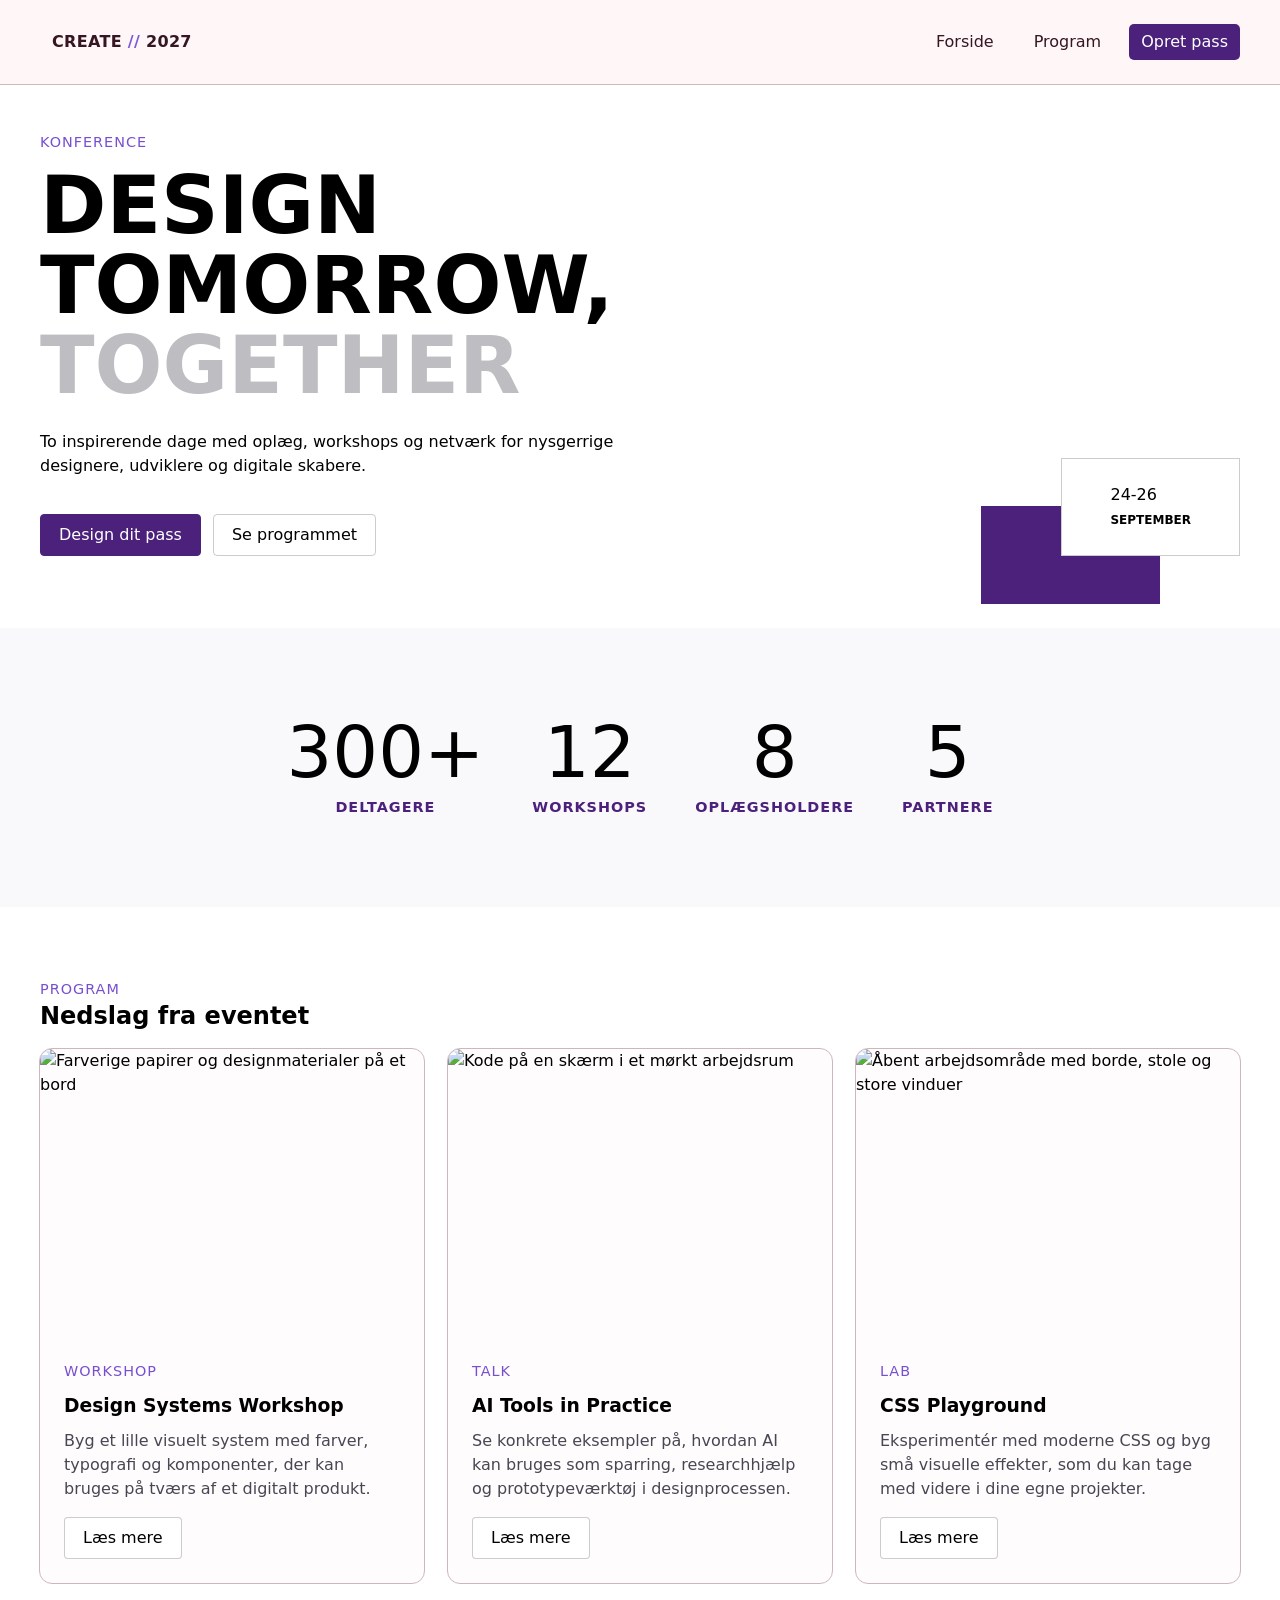
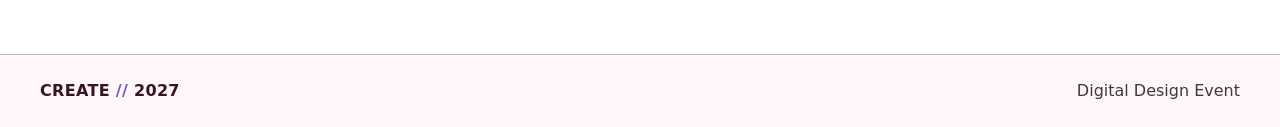
==== index.html @ 3e0862e8 "Refactor header structure across multiple HTML files; enhance layout and styling for improved consis" ====
<!DOCTYPE html>
<html lang="da">

<head>
  <meta charset="UTF-8">
  <meta name="viewport" content="width=device-width, initial-scale=1.0">
  <title>Design Tomorrow 2027</title>
  <link rel="stylesheet" href="./starter.css">
  <link rel="stylesheet" href="./style.css">
</head>

<body>
  <header class="site-header">
    <div class="header-content">
      <a class="site-logo" href="./" aria-label="Create 2027">
        <span>Create</span>
        <span class="logo-slash">//</span>
        <span>2027</span>
      </a>
      <nav class="site-nav">
        <button command="toggle-popover" commandfor="menu">Menu</button>
        <ul class="menu" id="menu" popover>
          <li><a href="./">Forside</a></li>
          <li><a href="./svg.html">Program</a></li>
          <li><a href="./form.html" data-variant="filled">Opret pass</a></li>
        </ul>
      </nav>
    </div>
  </header>
  <main>
    <section class="hero">
      <div class="hero-content">
        <div class="content">
          <p class="eyebrow">
            Konference
          </p>
          <h1>
            Design
            <br>
            tomorrow,
            <br>
            <span>together</span>
          </h1>
          <p>
            To inspirerende dage med oplæg, workshops og netværk for nysgerrige
            designere, udviklere og digitale skabere.
          </p>
          <div class="ctas">
            <a href="./form.html" class="btn" data-variant="primary">Design dit pass</a>
            <a href="./svg.html" class="btn">Se programmet</a>
          </div>
        </div>
        <div class="visuals">
          <div class="info">
            <div class="date">
              <p>
                24-26
                <br>
                <span>SEPTEMBER</span>
              </p>
            </div>
          </div>
          <img
            src="https://images.unsplash.com/photo-1560298803-1d998f6b5249?q=80&w=1170&auto=format&fit=crop&ixlib=rb-4.1.0&ixid=M3wxMjA3fDB8MHxwaG90by1wYWdlfHx8fGVufDB8fHx8fA%3D%3D"
            alt="">
        </div>
      </div>
    </section>

    <section class="stats">
      <h2 class="visually-hidden">Eventet i tal</h2>

      <dl>
        <div>
          <dt>Deltagere</dt>
          <dd>300+</dd>
        </div>
        <div>
          <dt>Workshops</dt>
          <dd>12</dd>
        </div>
        <div>
          <dt>Oplægsholdere</dt>
          <dd>8</dd>
        </div>
        <div>
          <dt>Partnere</dt>
          <dd>5</dd>
        </div>
      </dl>
    </section>

    <section class="program-teasers">
      <header>
        <p class="eyebrow">Program</p>
        <h2>Nedslag fra eventet</h2>
      </header>
      <div class="articles">
        <article class="card">
          <img src="https://images.unsplash.com/photo-1518005020951-eccb494ad742?q=80&w=900&auto=format&fit=crop"
            alt="Farverige papirer og designmaterialer på et bord">
          <div class="card-content">
            <p class="eyebrow">Workshop</p>
            <h3>Design Systems Workshop</h3>
            <p>
              Byg et lille visuelt system med farver, typografi og komponenter,
              der kan bruges på tværs af et digitalt produkt.
            </p>
            <button class="btn" command="show-modal" commandfor="popover-1">
              Læs mere
            </button>
          </div>

          <dialog id="popover-1" closedby="any">
            <div class="dialog-content">
              <img src="https://images.unsplash.com/photo-1542744173-8e7e53415bb0?q=80&w=1200&auto=format&fit=crop"
                alt="Deltagere omkring et bord med noter og laptops">
              <p class="eyebrow">Workshop</p>
              <h2>Design Systems Workshop</h2>
              <p>
                Vi arbejder med små beslutninger, der gør store interfaces nemmere
                at bygge: farver, afstande, knapper og genbrugelige mønstre.
              </p>
              <form method="dialog">
                <button class="btn" type="submit">Luk</button>
              </form>
            </div>
          </dialog>
        </article>

        <article class="card">
          <img src="https://images.unsplash.com/photo-1515879218367-8466d910aaa4?q=80&w=900&auto=format&fit=crop"
            alt="Kode på en skærm i et mørkt arbejdsrum">
          <div class="card-content">
            <p class="eyebrow">Talk</p>
            <h3>AI Tools in Practice</h3>
            <p>
              Se konkrete eksempler på, hvordan AI kan bruges som sparring,
              researchhjælp og prototypeværktøj i designprocessen.
            </p>
            <button class="btn" command="show-modal" commandfor="popover-2">
              Læs mere
            </button>
          </div>

          <dialog id="popover-2" closedby="any">
            <div class="dialog-content">
              <img src="https://images.unsplash.com/photo-1550751827-4bd374c3f58b?q=80&w=1200&auto=format&fit=crop"
                alt="Laptop med kode og tekniske visualiseringer">
              <p class="eyebrow">Talk</p>
              <h2>AI Tools in Practice</h2>
              <p>
                Oplægget viser, hvor AI giver mening i en kreativ proces, og
                hvor det stadig kræver menneskelige valg, kritik og retning.
              </p>
              <form method="dialog">
                <button class="btn" type="submit">Luk</button>
              </form>
            </div>
          </dialog>
        </article>

        <article class="card">
          <img src="https://images.unsplash.com/photo-1497366754035-f200968a6e72?q=80&w=900&auto=format&fit=crop"
            alt="Åbent arbejdsområde med borde, stole og store vinduer">
          <div class="card-content">
            <p class="eyebrow">Lab</p>
            <h3>CSS Playground</h3>
            <p>
              Eksperimentér med moderne CSS og byg små visuelle effekter, som
              du kan tage med videre i dine egne projekter.
            </p>
            <button class="btn" command="show-modal" commandfor="popover-3">
              Læs mere
            </button>
          </div>

          <dialog id="popover-3" closedby="any">
            <div class="dialog-content">
              <img src="https://images.unsplash.com/photo-1498050108023-c5249f4df085?q=80&w=1200&auto=format&fit=crop"
                alt="Computer med kode, notesbog og kaffe på et skrivebord">
              <p class="eyebrow">Lab</p>
              <h2>CSS Playground</h2>
              <p>
                Her prøver du teknikkerne selv: layout, animation, states og små
                detaljer, der får et interface til at føles færdigt.
              </p>
              <form method="dialog">
                <button class="btn" type="submit">Luk</button>
              </form>
            </div>
          </dialog>
        </article>
      </div>
    </section>
  </main>
  <footer class="site-footer">
    <p class="footer-logo">Create <span>//</span> 2027</p>
    <p>Digital Design Event</p>
  </footer>
  <script src="./script.js"></script>
</body>

</html>
---- starter.css ----
@view-transition {
  navigation: auto;
}

html {
  interpolate-size: allow-keywords;
  font-family: system-ui, sans-serif;
  line-height: 1.5;
  -webkit-font-smoothing: antialiased;
}

h1,
h2 {
  line-height: 1.25;
}

p,
li {
  text-wrap: pretty;
}

img,
svg {
  display: block;
  width: 100%;
  height: auto;
}

label {
  display: block;
}

input,
button,
textarea,
select {
  font: inherit;
  color: inherit;
  background-color: transparent;
  font-size: max(1em, 16px);
  padding: 0;
  margin: 0;
}

input:where([type="checkbox"], [type="radio"]) {
  width: 1em;
  height: 1em;
}

textarea {
  resize: none;
  min-height: 4lh;
}

legend {
  padding: 0;
}

select,
::picker(select) {
  appearance: base-select;
}

dialog {
  overscroll-behavior: none;

  &::backdrop {
    overflow: hidden;
    overscroll-behavior: contain;
  }
}

.visually-hidden {
  position: absolute;
  width: 1px;
  height: 1px;
  overflow: hidden;
  white-space: nowrap;
  clip-path: inset(100%);
}
---- style.css ----
/* Fonts og variabler */
@import url("https://fonts.googleapis.com/css2?family=Caveat:wght@600&display=swap");

html {
  --arrow-down: url("data:image/svg+xml,%3Csvg xmlns='http://www.w3.org/2000/svg' width='1em' height='1em' viewBox='0 0 24 24'%3E%3C!-- Icon from Solar by 480 Design - https://creativecommons.org/licenses/by/4.0/ --%3E%3Cpath fill='none' stroke='currentColor' stroke-linecap='round' stroke-linejoin='round' stroke-width='3' d='m19 9l-7 6l-7-6'/%3E%3C/svg%3E");
  --red: red;
  --lime: #caff1a;
  --orange: #ff8b45;
  --pink: #e85dad;
  --purple: #7d5bd6;
  --blue: #365dd8;
  --teal: #65bdb2;
}

[data-color="red"] {
  --accent-color: var(--red);
}

[data-color="lime"] {
  --accent-color: var(--lime);
}

[data-color="orange"] {
  --accent-color: var(--orange);
}

[data-color="pink"] {
  --accent-color: var(--pink);
}

[data-color="purple"] {
  --accent-color: var(--purple);
}

[data-color="blue"] {
  --accent-color: var(--blue);
}

[data-color="teal"] {
  --accent-color: var(--teal);
}

[data-style="editorial"] .pass-profile {
  font-family: Georgia, serif;
  font-weight: 500;
  text-transform: none;
}

[data-style="playful"] .pass-profile {
  font-family: "Caveat", cursive;
  font-size: 3.5rem;
  text-transform: none;
}

[data-style="tech"] .pass-profile {
  font-family: ui-monospace, "SFMono-Regular", Consolas, monospace;
  font-size: 2.75rem;
}

/* Global layout */
html {
  line-height: 1.5;
  font-family: system-ui;
  -webkit-font-smoothing: antialiased;
}

body {
  margin: unset;
  min-height: 100svh;
  display: grid;
  /*row-gap: 2rlh;*/
  /*padding-block: 2rlh;*/
  grid: auto 1fr auto / minmax(1rlh, 1fr) minmax(0, 1200px) minmax(1rlh, 1fr);

  > * {
    grid-column: 2;
  }
}

h1,
h2,
h3,
p {
  margin: 0;
}

h1 {
  text-transform: uppercase;
  font-size: 2.5rem;
  line-height: 1;
  text-box: cap alphabetic;
  font-weight: 550;
  font-family: system-ui;
  font-variation-settings: "wdth" 50;
}

.eyebrow {
  display: flex;
  align-items: center;
  gap: 0.5ch;
  font-weight: 500;
  text-transform: uppercase;
  font-size: 0.9rem;
  letter-spacing: 1px;
  color: #784fcf;
}

.btn {
  display: inline-block;
  padding: 0.35rlh 0.75rlh;
  border: 1px solid #0003;
  border-radius: 4px;
  text-decoration: none;
  color: inherit;
  background: transparent;
  font: inherit;
  cursor: pointer;
}

button.btn,
.pass-actions .btn {
  background: #fff;
}

.btn[data-variant="primary"] {
  background: #4b217c;
  color: #fff;
  border-color: #4b217c;
}

.btn:focus-visible,
.copy-link-button:focus-visible {
  outline: 2px solid #784fcf;
  outline-offset: 2px;
}

.site-header,
.site-footer {
  grid-column: 1 / -1;
  background: oklch(0.98 0.01 0);
  outline: 1px solid oklch(0.8 0.03 0);
}

.site-footer {
  padding: 1rlh max(1rlh, 50% - 1200px / 2);
  display: flex;
  flex-wrap: wrap;
  justify-content: space-between;
  gap: 0.5rlh 1rlh;
  color: oklch(0.35 0.02 300);
}

.site-logo,
.footer-logo {
  font-weight: 900;
  text-transform: uppercase;
  letter-spacing: 0.02em;
}

.site-logo {
  display: inline-flex;
  align-items: center;
  gap: 0.35ch;
}

.logo-slash,
.footer-logo span,
.pass-brand span {
  color: #784fcf;
}

.footer-logo {
  color: oklch(0.25 0.05 0);
}

main {
  display: grid;
  grid-template-columns: inherit;
  /* row-gap: 1rlh; */
  grid-column: 1 / -1;
  align-content: start;

  > * {
    grid-column: 2;
  }
}

main > section {
  padding-block: 3rlh;
}

.card,
.panel {
  padding: 1lh;
  background: #fefcfc;

  h2 {
    margin-bottom: 0.5rlh;
  }

  p:not(.eyebrow) {
    color: oklch(0.4 0.025 300);
  }
}

svg {
  display: block;
}

img {
  inline-size: 100%;
  block-size: auto;
  display: block;
}

.page-intro {
  max-inline-size: 60ch;
  color: oklch(0.4 0.025 300);
}

.error-page {
  gap: 0.75rlh;
  max-inline-size: 60ch;
  align-content: start;
}

.error-page .btn {
  justify-self: start;
}

/* Header og navigation */
[popover] {
  background: transparent;
  border: none;
  margin: revert;
  inset: revert;
}

.site-header {
  position: sticky;
  top: 0;
  inset-inline: 0;
  display: grid;
  grid-template-columns: inherit;
  padding-block: 1rlh;
  z-index: 100;

  .header-content {
    grid-column: 2;
    display: flex;
    justify-content: space-between;
    align-items: center;
    gap: 1em;
  }

  .menu {
    padding: 0;
    margin: 0;
    list-style-type: "";
    position-area: bottom span-left;

    &:popover-open {
      display: grid;
      align-content: start;
      gap: 0.5lh;
      min-width: 200px;
      background: #fefcfc;
      border-radius: 12px;
      outline: 1px solid oklch(0.8 0.03 0);
      overflow: clip;
      box-shadow:
        0px 0.5px 0.6px hsl(0 0% 0% / 0.06),
        0px 1.8px 2.3px -0.5px hsl(0 0% 0% / 0.07),
        0px 4.2px 5.3px -1.1px hsl(0 0% 0% / 0.09),
        0px 9.7px 12.1px -1.6px hsl(0 0% 0% / 0.1);
      border-radius: 0.5lh 0 0.5lh 0.5lh;
      corner-shape: squircle;
      padding-block: 0.5rlh;

      li:nth-child(even) {
        background: oklch(0.98 0.01 0);
      }

      a {
        display: block;
        padding: 0.5rlh 1rlh;
        color: oklch(0.27 0.05 273);
        &[data-variant="filled"] {
          color: #fff;
        }
      }
    }
  }

  a {
    color: oklch(0.25 0.05 0);
    text-decoration: none;
    padding: 0.25rlh 0.5rlh;
    display: inline-block;
    &[data-variant="filled"] {
      background: #4b217c;
      color: #fff;
      border-radius: 5px;
    }
  }
}

.site-nav {
  button {
    background: #fff;
    border: 1px solid oklch(0.8 0.03 0);
  }

  @media (width > 600px) {
    .menu {
      display: flex;
      gap: 1em;
      margin: unset;
      position: unset;
    }

    button {
      display: none;
    }
  }
}

/* Forside */
.hero {
  background: transparent;
  box-shadow: none;
  outline: none;
  grid-column: 1 / -1;
  display: grid;
  grid-template-columns: inherit;
  /* padding-inline: max(1rlh, 50% - 75rem / 2); */
  padding-block: 0 3rlh;

  .hero-content {
    grid-column: 2;
    display: grid;
    gap: 1.5rlh;
    @media (width > 500px) {
      grid-template-columns: 1.25fr 2fr;
    }
  }

  .content {
    margin-top: 2rlh;
    text-wrap: balance;
  }

  h1 {
    text-transform: uppercase;
    font-size: 5rem;
    line-height: 1;
    text-box: cap alphabetic;
    font-weight: 550;
    font-family: system-ui;
    font-variation-settings: "wdth" 50;
    margin-block: 0.5rlh 1rlh;

    span {
      color: oklch(0.8 0.0075 300.22);
    }
  }

  .visuals {
    position: relative;
    display: grid;

    > * {
      grid-area: 1 / 1;
    }

    span {
      font-weight: 900;
      font-size: 1cap;
      text-box: cap alphabetic;
    }
  }

  .info {
    background: #fff;
    z-index: 1;
    place-self: end;
    padding: 1rlh 2rlh;
    border: 1px solid #0003;
    box-shadow: -80px 2rlh 0 0rlh #4b217c;
  }

  img {
    align-self: stretch;
    object-fit: cover;
    contain: size;
    aspect-ratio: 1.75;

    @media (width > 800px) {
      inline-size: calc(100% - 1.5rlh);
      aspect-ratio: revert;
    }
  }

  .ctas {
    margin-block: 1.5rlh 0;
    display: flex;
    flex-wrap: wrap;
    gap: 0.5rlh;
  }
}

.stats {
  background: transparent;
  box-shadow: none;
  outline: none;
  background: oklch(0.98 0.005 300.22);
  grid-column: 1 / -1;
  display: grid;
  grid-template-columns: inherit;

  dl {
    grid-column: 2;
    display: flex;
    flex-wrap: wrap;
    flex-wrap: balance;
    gap: 2rlh;
    text-align: center;
    justify-content: center;

    div {
      display: flex;
      gap: 1ex;
      flex-direction: column-reverse;
    }

    dt {
      text-transform: uppercase;
      letter-spacing: 1px;
      font-weight: 600;
      font-size: 0.9rem;
      color: #4b217c;
    }

    dd {
      line-height: 1;
      margin: 0;
      font-weight: 500;
      font-size: 4.5rem;
      font-variation-settings: "wdth" 50;
    }
  }
}

.program-teasers {
  display: grid;
  gap: 0.75rlh;
}

.articles {
  display: grid;
  gap: 1rlh;

  @media (width > 700px) {
    grid-template-columns: 1fr 1fr 1fr;
  }
}

.card {
  padding: 0;
  overflow: clip;
  outline: 1px solid oklch(0.8 0.03 0);
  border-radius: 12px;
  display: grid;
  grid-template-rows: auto 1fr;
}

.card > img {
  aspect-ratio: 4 / 3;
  object-fit: cover;
}

.card-content {
  padding: 1lh;
  display: grid;
  gap: 0.6rem;
  align-content: start;
}

.card-content .btn {
  justify-self: start;
  margin-block-start: 0.35rem;
}

dialog {
  padding: 0;
  border: none;
  border-radius: 12px;
  max-inline-size: min(42rem, calc(100vw - 2rem));
  background: #fefcfc;
  color: inherit;
  box-shadow:
    0px 0.5px 0.6px hsl(0 0% 0% / 0.06),
    0px 1.8px 2.3px -0.5px hsl(0 0% 0% / 0.07),
    0px 4.2px 5.3px -1.1px hsl(0 0% 0% / 0.09),
    0px 9.7px 12.1px -1.6px hsl(0 0% 0% / 0.1);
}

dialog::backdrop {
  background: hsl(0 0% 0% / 0.35);
}

.dialog-content {
  display: grid;
  gap: 0.75rem;
  padding: 1lh;
}

.dialog-content img {
  aspect-ratio: 16 / 9;
  object-fit: cover;
  border-radius: 8px;
}

.dialog-content form {
  justify-self: start;
}

/* SVG-side */
.robot {
  /*transition: 1.4s;*/
  transition: 3s;
  transform-origin: center;
  transition-timing-function: linear(
    0,
    0.013 1%,
    0.051 2.2%,
    0.404 9.8%,
    0.51 12.6%,
    0.602 15.5%,
    0.683 18.7%,
    0.754 22.2%,
    0.813 26%,
    0.861 30.2%,
    0.9 34.8%,
    0.931 40%,
    0.972 52.7%,
    0.992 70.2%,
    1
  );
  /*translate: var(--x, 69%) var(--y, 53%);*/
  offset-path: path(
    "M1135.59 719.542C1136.19 699.075 1117.89 657.418 1039.88 654.529C961.863 651.639 888.182 696.667 861.093 719.542C784.934 783.854 725.65 864.014 649.802 891.103C573.954 918.192 474.629 925.415 411.422 867.626C406.004 844.149 431.286 862.209 494.493 844.149C557.7 826.09 613.684 793.584 584.789 733.989C537.835 678.006 494.493 719.542 449.346 654.529C431.287 547.98 577.565 594.934 573.954 526.309C570.342 457.685 543.253 499.22 494.493 439.625C475.712 404.952 561.312 319.231 606.46 280.705C698.561 217.498 911.659 159.709 1021.82 217.498C1113.36 296.353 1039.88 367.389 962.224 385.448C893.6 412.537 813.329 417.335 837.616 491.997C942.359 605.769 1018.21 472.132 1088.64 450.461"
  );
  offset-distance: var(--progress, 0%);
  transform-box: fill-box;
  offset-rotate: 0deg;
  translate: 0 -40%;

  .event-map:not([data-position]) & {
    transition-duration: 8s;
  }
}

.program-wrapper {
  display: grid;
  gap: 1rlh;
}

.program-map {
  display: grid;
  border-radius: 12px;
  overflow: clip;
  box-shadow:
    0px 0.5px 0.6px hsl(0 0% 0% / 0.06),
    0px 1.8px 2.3px -0.5px hsl(0 0% 0% / 0.07),
    0px 4.2px 5.3px -1.1px hsl(0 0% 0% / 0.09),
    0px 9.7px 12.1px -1.6px hsl(0 0% 0% / 0.1);
  background: oklch(0.98 0.01 0);
  outline: 1px solid oklch(0.8 0.03 0);
  gap: 1px;
  rule: 1px solid oklch(0.8 0.03 0);

  @media (width > 600px) {
    grid: auto / 1fr min(40%, 36ch);
  }
}

.accordion {
  display: grid;
  gap: 0.25rlh;
  margin-top: 1rlh;
}

.accordion-item {
  background: #fff;
  border-radius: 8px;
  border: 1px solid #e5dbf2;

  summary {
    cursor: pointer;
    padding: 0.75lh;
    display: flex;
    justify-content: space-between;
    gap: 0.5rlh;
    font-weight: 600;
    transition: 0.3s;

    &::marker {
      content: none;
    }

    &:after {
      /*content: "+";*/
      content: var(--arrow-down);
      width: 1rem;
      height: 1rem;
      transition: 0.3s;
    }

    .accordion-item:open & {
      padding-block-end: 0.5rlh;
      color: oklch(0.4 0.2 300);
    }

    .accordion-item:open &::after {
      /*content: "–";*/
      rotate: 180deg;
    }
  }

  > div {
    padding-bottom: 1rlh;
    padding-inline: 0.75lh;
  }
}

.event-map[data-position="first"] {
  --x: 30%;
  --y: 26%;
  --progress: 29%;
}

.event-map[data-position="second"] {
  --x: 67%;
  --y: 32%;
  --progress: 56%;
}

.event-map[data-position="third"] {
  --x: 23%;
  --y: 73%;
  --progress: 100%;
}

.accordion-item {
  interpolate-size: allow-keywords;

  &::details-content {
    block-size: 0;
    overflow: clip;
    transition: 0.3s allow-discrete;
  }

  &:open::details-content {
    block-size: auto;
  }
}

/* Formular */
.color-input {
  appearance: none;
  block-size: 1.5rlh;
  inline-size: 1.5rlh;
  border-radius: 9999px;
  background: var(--accent-color);
  border: 1px solid oklch(from var(--accent-color) calc(l/2) c h);

  &:checked {
    outline: 2px solid var(--accent-color);
    outline-offset: 2px;
  }
}

.color-input:focus-visible {
  outline: 2px solid var(--accent-color);
  outline-offset: 2px;
  box-shadow: none;
}

.form-wrapper {
  display: grid;
  gap: 2rlh;

  @media (width > 600px) {
    grid: auto / min(40%, 50ch) 1fr;
  }
}

.form-intro {
  display: grid;
  gap: 1rlh;
  align-content: start;
}

.form-intro > p:not(.eyebrow) {
  color: oklch(0.4 0.025 300);
}

.form-steps {
  display: grid;
  gap: 1px;
  padding: 0;
  margin: 0;
  list-style-type: "";
  overflow: clip;
  border-radius: 12px;
  outline: 1px solid oklch(0.8 0.03 0);
  background: oklch(0.8 0.03 0);
}

.form-steps li {
  display: grid;
  grid-template-columns: 4ch 1fr;
  gap: 1rlh;
  padding: 1rlh;
  background: #fefcfc;
}

.form-steps span {
  font-weight: 700;
  color: #4b217c;
}

.form-steps p {
  color: oklch(0.4 0.025 300);
}

.pass-form {
  display: grid;
  gap: 1rlh;
  padding: 1rlh;
  border-radius: 12px;
  outline: 1px solid oklch(0.8 0.03 0);
  background: #fefcfc;
}

.form-group {
  display: grid;
  gap: 0.45rlh;
}

legend {
  font-weight: 600;
}

.form-group label {
  display: flex;
  align-items: center;
  gap: 0.5ch;
}

input[type="text"],
select {
  background: #fff;
  border: none;
  outline: 1px solid oklch(0.8 0.03 0);
  font: inherit;
  color: inherit;
  padding: 0.45rlh 0.6rlh;
  border-radius: 4px;

  &:focus-visible {
    outline-color: #784fcf;
    outline-width: 2px;
    outline-offset: 2px;
    box-shadow: none;
  }
}

fieldset {
  padding: 0.75rlh;
  border: 1px solid oklch(0.8 0.03 0);
  border-radius: 8px;
}

[data-layout="inline"] {
  display: flex;
  flex-wrap: wrap;
  gap: 1ch;
}

.style-options {
  gap: 1.25ch;

  .style-option {
    position: relative;
    display: block;
    input {
      position: absolute;
      inset: 0;
      margin: 0;
      opacity: 0;
      cursor: pointer;
    }
    span {
      display: block;
      min-inline-size: 7ch;
      padding: 0.45rlh 0.85rlh;
      border: 1px solid oklch(0.8 0.03 0);
      border-radius: 6px;
      background: #fff;
      text-align: center;
      font-weight: 500;
      cursor: pointer;
    }
    input:checked + span {
      border-color: #784fcf;
      outline: 2px solid #784fcf;
      color: #784fcf;
    }
    input:focus-visible + span {
      outline: 2px solid #784fcf;
      outline-offset: 2px;
    }
  }
}

.pass-form button {
  justify-self: start;
  padding: 0.45rlh 0.85rlh;
  border: 1px solid #4b217c;
  border-radius: 4px;
  background: #4b217c;
  color: #fff;
}

/* Event-pass */
.pass-page {
  display: grid;
  gap: 2rlh;
  align-items: center;
}

@media (width > 800px) {
  .pass-page {
    grid-template-columns: minmax(0, 44ch) minmax(20rem, 1fr);
  }
}

.pass-intro {
  display: grid;
  gap: 1rlh;
  align-content: center;
}

.pass-intro h1 {
  text-transform: uppercase;
  font-size: 3rem;
  line-height: 1;
  text-box: cap alphabetic;
  font-weight: 550;
  font-family: system-ui;
  font-variation-settings: "wdth" 50;
}

@media (width > 700px) {
  .pass-intro h1 {
    font-size: 4.5rem;
  }
}

.pass-intro > p:not(.eyebrow, .copy-status) {
  color: oklch(0.4 0.025 300);
}

.pass-actions {
  display: flex;
  flex-wrap: wrap;
  gap: 0.5rlh;
}

.copy-link-button {
  padding: 0.35rlh 0.75rlh;
  border: 1px solid #0003;
  border-radius: 4px;
  text-decoration: none;
  color: inherit;
  background: #fff;
}

.copy-link-button {
  background: #4b217c;
  color: #fff;
  border-color: #4b217c;
}

.copy-status {
  min-block-size: 1lh;
  color: #4b217c;
  font-weight: 500;
}

.pass-stage {
  padding-block: 1rlh;
  border: 1px dashed #784fcf;
  background: linear-gradient(
    165deg,
    oklch(0.97 0.03 293.9) 40%,
    transparent 0
  );
}

.event-pass {
  background: #fff;
  width: min(100%, 22rem);
  margin-inline: auto;
  padding: 1rlh;
  border-radius: 18px;
  border: 1px solid rgba(0, 0, 0, 0.08);
  box-shadow:
    0px 0.5px 0.6px hsl(0 0% 0% / 0.06),
    0px 1.8px 2.3px -0.5px hsl(0 0% 0% / 0.07),
    0px 4.2px 5.3px -1.1px hsl(0 0% 0% / 0.09),
    0px 9.7px 12.1px -1.6px hsl(0 0% 0% / 0.1);
  position: relative;
  z-index: 1;
  display: grid;
  align-content: start;
  gap: 1rem;
  overflow: hidden;
  outline: 1px solid var(--accent-color, var(--purple));
}

.event-pass::before {
  content: "";
  inline-size: 3rem;
  block-size: 0.35rem;
  border-radius: 999px;
  background: oklch(0.88 0.015 300);
  justify-self: center;
}

.pass-header {
  display: flex;
  justify-content: space-between;
  gap: 1rlh;
  padding-block-end: 0.75rem;
  border-block-end: 1px solid oklch(0.9 0.015 300);
}

.pass-brand,
.pass-year,
.pass-label,
.pass-section h3,
.pass-details dt {
  text-transform: uppercase;
  font-size: 0.75rem;
  font-weight: 700;
}

.pass-brand span,
.pass-year,
.logo-slash {
  color: var(--accent-color, var(--purple));
}

.pass-year {
  color: oklch(0.35 0.02 300);
  text-align: right;
}

.pass-identity {
  display: grid;
  gap: 0.35rem;
}

.pass-label,
.pass-section h3,
.pass-details dt {
  color: oklch(0.45 0.025 300);
}

.pass-profile {
  font-size: 3.5rem;
  font-weight: 700;
  line-height: 1.125;
  text-transform: uppercase;
  font-variation-settings: "wdth" 50;
  color: var(--accent-color, var(--purple));
}

.pass-description {
  color: oklch(0.35 0.02 300);
}

.pass-details {
  display: grid;
  grid-template-columns: repeat(2, 1fr);
  gap: 1px;
  margin: 0;
  overflow: clip;
  border-radius: 10px;
  background: oklch(0.86 0.02 300);
}

.pass-details div {
  display: grid;
  gap: 0.15rem;
  padding: 0.65rem;
  background: oklch(0.98 0.005 300);
}

.pass-details dd {
  margin: 0;
  font-weight: 700;
}

.pass-section {
  display: grid;
  gap: 0.5rem;
}

.chips {
  padding: 0;
  list-style-type: "";
  display: flex;
  flex-wrap: wrap;
  gap: 1ch;
  margin: 0;
}

.chips li {
  border: 1px solid;
  color: var(--accent-color, var(--purple));
  font-weight: 500;
  border-radius: 8px;
  padding: 2px 10px;
}

.chips li:empty {
  display: none;
}

.pass-program {
  display: grid;
  gap: 1ex;
  margin: 0;
}

.pass-program div {
  display: grid;
  grid-template-columns: 5ch 1fr;
  gap: 0.75rem;
}

.pass-program dt {
  color: var(--accent-color, var(--purple));
  font-weight: 700;
}

.pass-program dd {
  margin: 0;
}
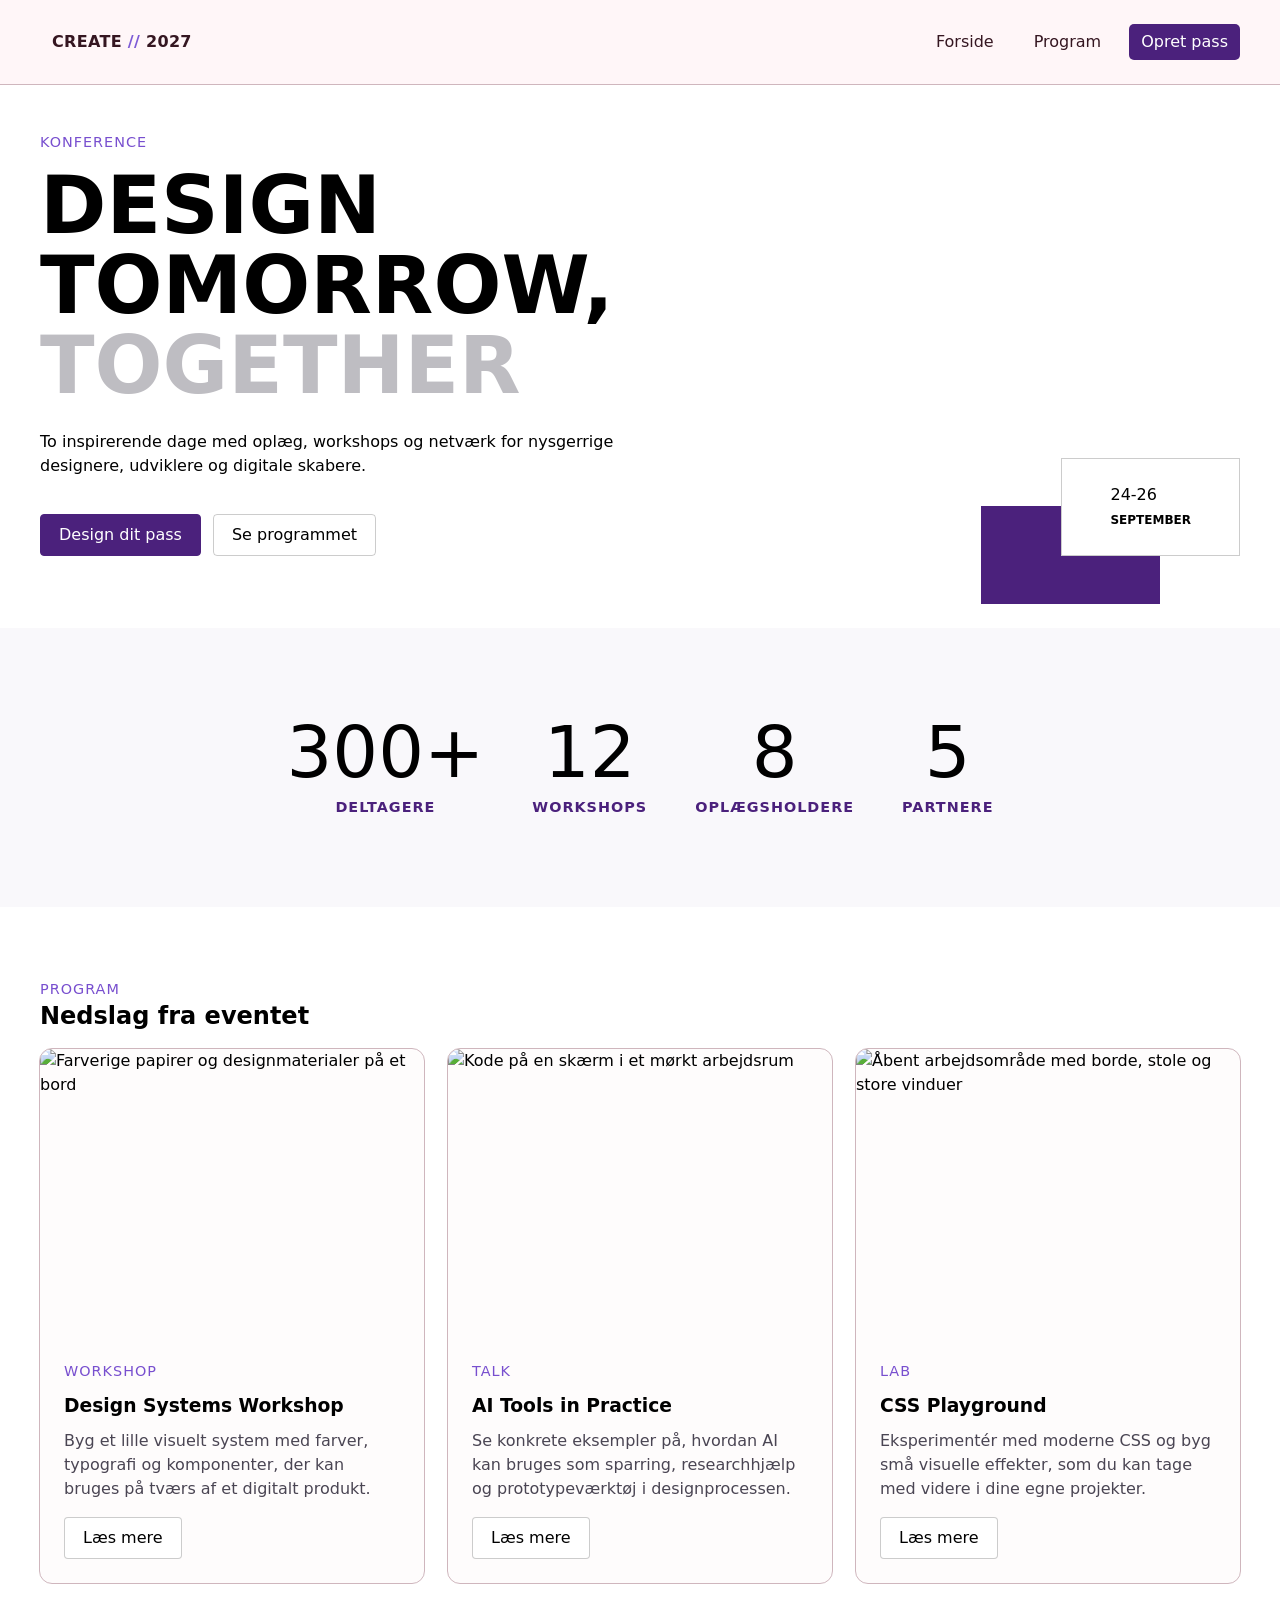
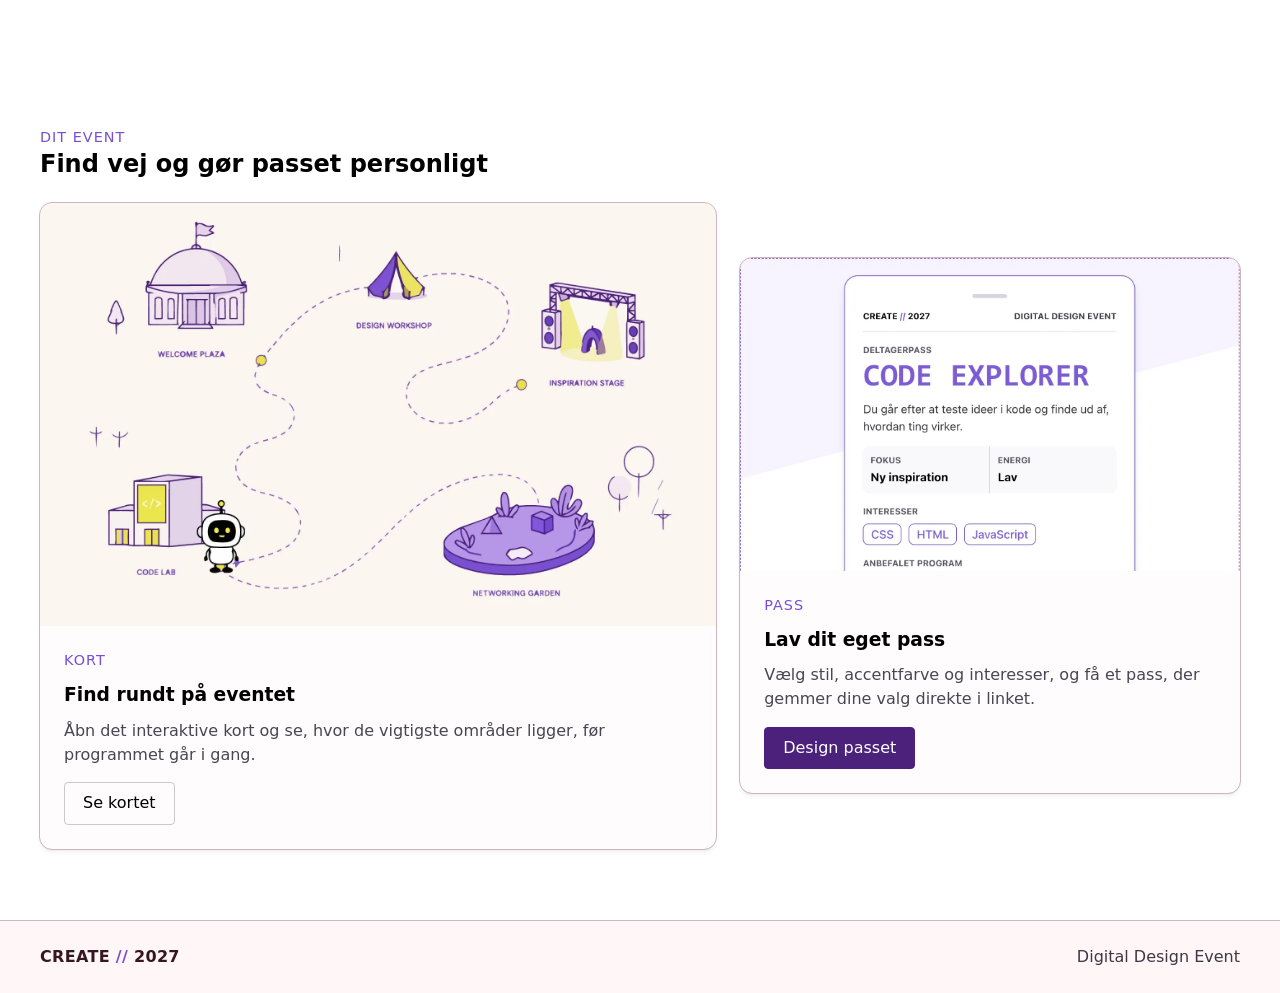
==== commit 65086efd: "Add event tools section with interactive features and styling" ====
--- a/index.html
+++ b/index.html
@@ -193,6 +193,41 @@
         </article>
       </div>
     </section>
+
+    <section class="event-tools">
+      <header>
+        <p class="eyebrow">Dit event</p>
+        <h2>Find vej og gør passet personligt</h2>
+      </header>
+
+      <div class="tool-teasers">
+        <article class="tool-teaser" data-feature="map">
+          <img src="./images/map.webp" alt="Kort over eventområdet med robot og markerede områder">
+          <div>
+            <p class="eyebrow">Kort</p>
+            <h3>Find rundt på eventet</h3>
+            <p>
+              Åbn det interaktive kort og se, hvor de vigtigste områder ligger,
+              før programmet går i gang.
+            </p>
+            <a class="btn" href="./svg.html">Se kortet</a>
+          </div>
+        </article>
+
+        <article class="tool-teaser" data-feature="pass">
+          <img src="./images/pass.webp" alt="Eksempel på et personligt event-pass">
+          <div>
+            <p class="eyebrow">Pass</p>
+            <h3>Lav dit eget pass</h3>
+            <p>
+              Vælg stil, accentfarve og interesser, og få et pass, der gemmer
+              dine valg direkte i linket.
+            </p>
+            <a class="btn" data-variant="primary" href="./form.html">Design passet</a>
+          </div>
+        </article>
+      </div>
+    </section>
   </main>
   <footer class="site-footer">
     <p class="footer-logo">Create <span>//</span> 2027</p>
--- a/style.css
+++ b/style.css
@@ -523,6 +523,58 @@
 
 .dialog-content form {
   justify-self: start;
+}
+
+.event-tools {
+  display: grid;
+  gap: 1rlh;
+}
+
+.tool-teasers {
+  display: grid;
+  gap: 1rlh;
+
+  @media (width > 600px) {
+    grid-template-columns: 1.15fr 0.85fr;
+    align-items: center;
+  }
+}
+
+.tool-teaser {
+  overflow: clip;
+  border-radius: 12px;
+  outline: 1px solid oklch(0.8 0.03 0);
+  background: #fefcfc;
+  display: grid;
+  box-shadow:
+    0px 0.5px 0.6px hsl(0 0% 0% / 0.04),
+    0px 1.8px 2.3px -0.5px hsl(0 0% 0% / 0.05),
+    0px 4.2px 5.3px -1.1px hsl(0 0% 0% / 0.06);
+
+  img {
+    aspect-ratio: 16 / 10;
+    object-fit: cover;
+    background: oklch(0.97 0.02 300);
+  }
+
+  div {
+    display: grid;
+    gap: 0.6rem;
+    padding: 1lh;
+  }
+
+  p:not(.eyebrow) {
+    color: oklch(0.4 0.025 300);
+  }
+
+  .btn {
+    justify-self: start;
+    margin-block-start: 0.35rem;
+  }
+}
+
+.tool-teaser[data-feature="pass"] img {
+  object-position: center top;
 }
 
 /* SVG-side */
@@ -1061,3 +1113,14 @@
 .pass-program dd {
   margin: 0;
 }
+
+/* View Transitions */
+.site-header {
+  view-transition-name: site-header;
+  position: static !important;
+}
+
+[data-feature="map"],
+.map-wrapper {
+  view-transition-name: map;
+}
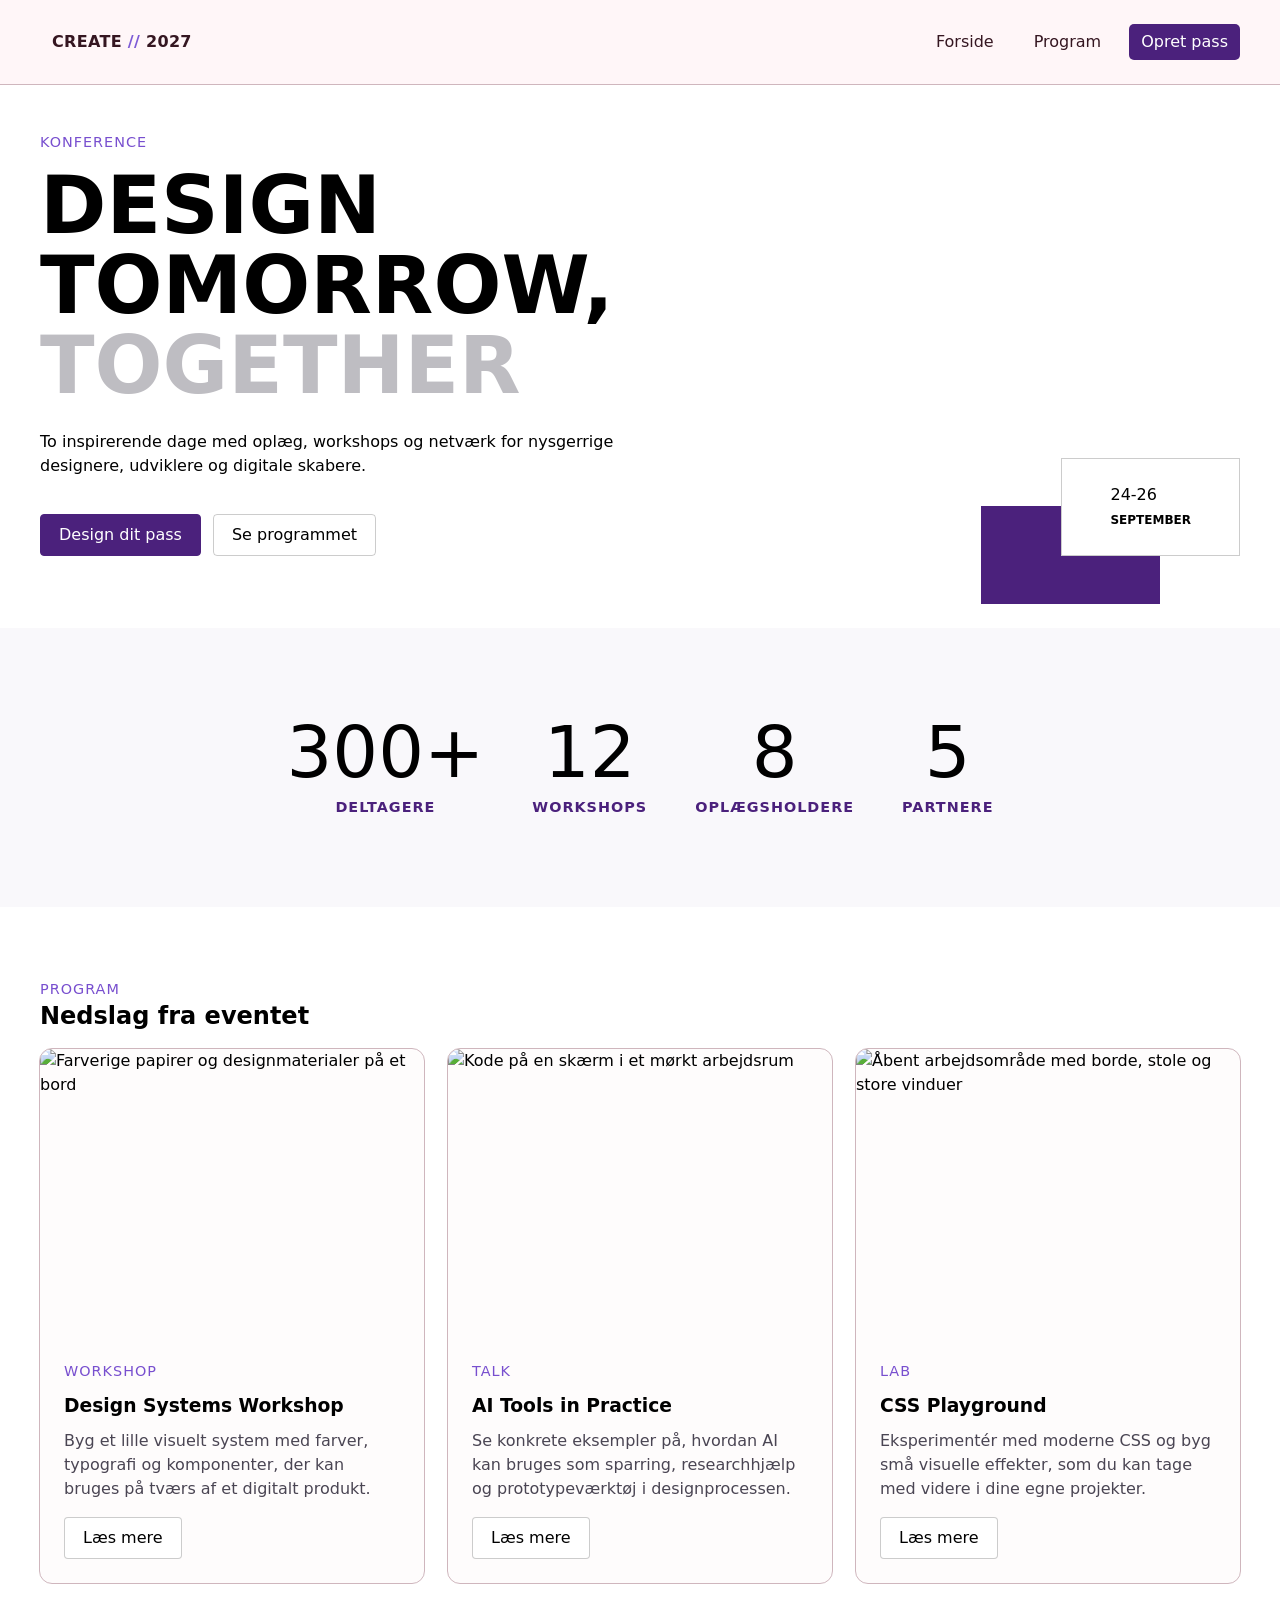
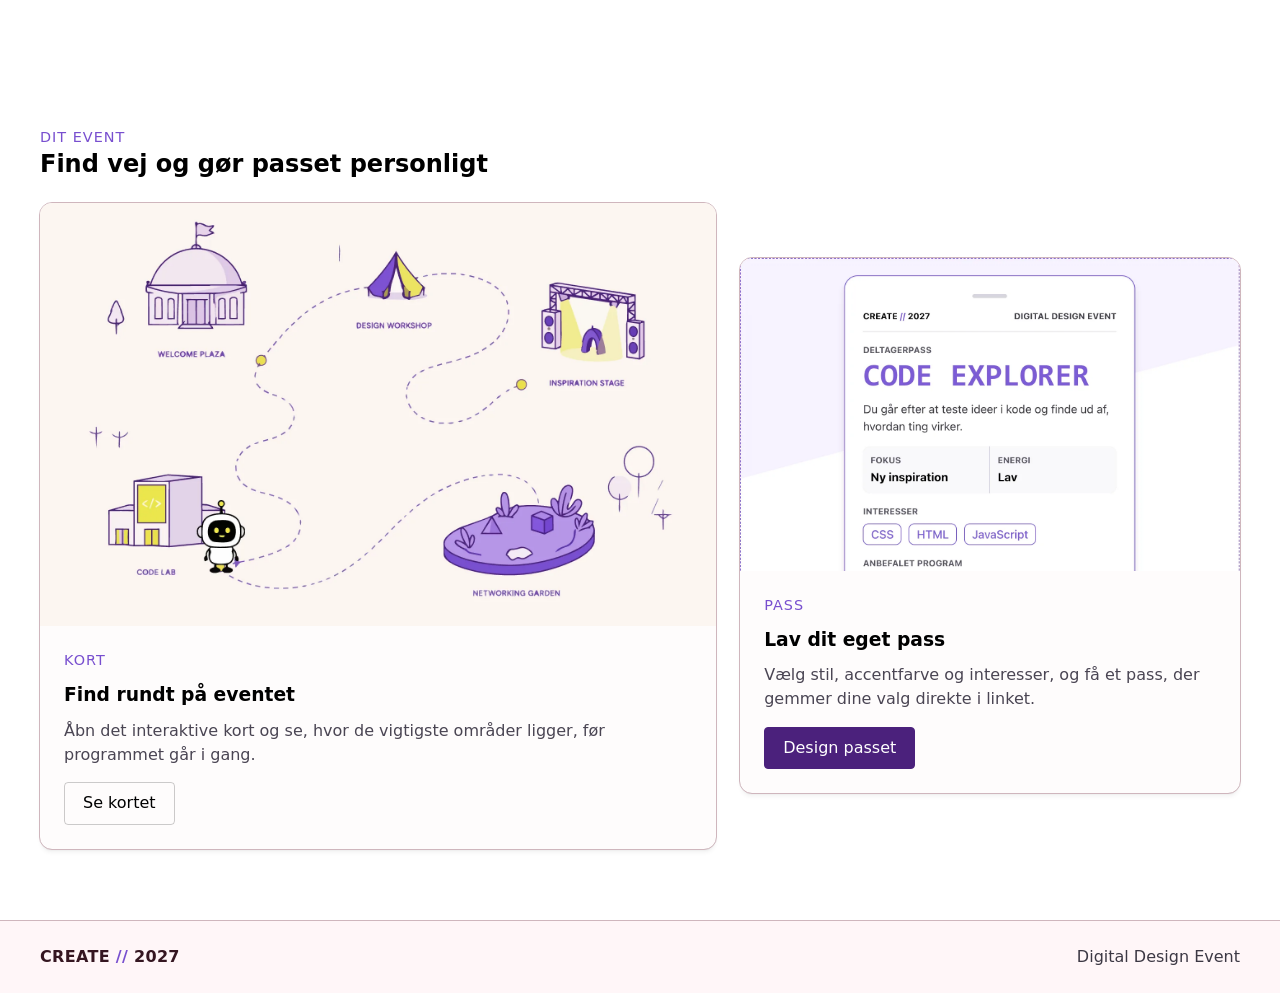
==== commit 4b9c38d0: "Update images in program teasers with new sources and improved formatting" ====
--- a/index.html
+++ b/index.html
@@ -97,7 +97,8 @@
       </header>
       <div class="articles">
         <article class="card">
-          <img src="https://images.unsplash.com/photo-1518005020951-eccb494ad742?q=80&w=900&auto=format&fit=crop"
+          <img
+            src="https://images.unsplash.com/photo-1690192079218-fe6dce1486c0?q=80&w=1386&auto=format&fit=crop&ixlib=rb-4.1.0&ixid=M3wxMjA3fDB8MHxwaG90by1wYWdlfHx8fGVufDB8fHx8fA%3D%3D"
             alt="Farverige papirer og designmaterialer på et bord">
           <div class="card-content">
             <p class="eyebrow">Workshop</p>
@@ -129,7 +130,8 @@
         </article>
 
         <article class="card">
-          <img src="https://images.unsplash.com/photo-1515879218367-8466d910aaa4?q=80&w=900&auto=format&fit=crop"
+          <img
+            src="https://images.unsplash.com/photo-1677691824188-3e266886cb27?q=80&w=1335&auto=format&fit=crop&ixlib=rb-4.1.0&ixid=M3wxMjA3fDB8MHxwaG90by1wYWdlfHx8fGVufDB8fHx8fA%3D%3D"
             alt="Kode på en skærm i et mørkt arbejdsrum">
           <div class="card-content">
             <p class="eyebrow">Talk</p>
@@ -161,7 +163,8 @@
         </article>
 
         <article class="card">
-          <img src="https://images.unsplash.com/photo-1497366754035-f200968a6e72?q=80&w=900&auto=format&fit=crop"
+          <img
+            src="https://images.unsplash.com/photo-1614741118887-7a4ee193a5fa?q=80&w=987&auto=format&fit=crop&ixlib=rb-4.1.0&ixid=M3wxMjA3fDB8MHxwaG90by1wYWdlfHx8fGVufDB8fHx8fA%3D%3D"
             alt="Åbent arbejdsområde med borde, stole og store vinduer">
           <div class="card-content">
             <p class="eyebrow">Lab</p>
--- a/style.css
+++ b/style.css
@@ -1120,7 +1120,34 @@
   position: static !important;
 }
 
-[data-feature="map"],
+[data-feature="map"] img,
 .map-wrapper {
   view-transition-name: map;
 }
+
+[data-feature="pass"],
+.pass-form {
+  view-transition-name: pass;
+  view-transition-class: morph;
+
+  img {
+    view-transition-name: pass-img;
+  }
+
+  button,
+  a {
+    view-transition-name: cta;
+  }
+}
+
+::view-transition-old(.morph),
+::view-transition-new(.morph) {
+  height: 100%;
+}
+
+::view-transition-old(pass-img),
+::view-transition-new(pass-img) {
+  object-fit: none;
+  object-position: left;
+  overflow: clip;
+}
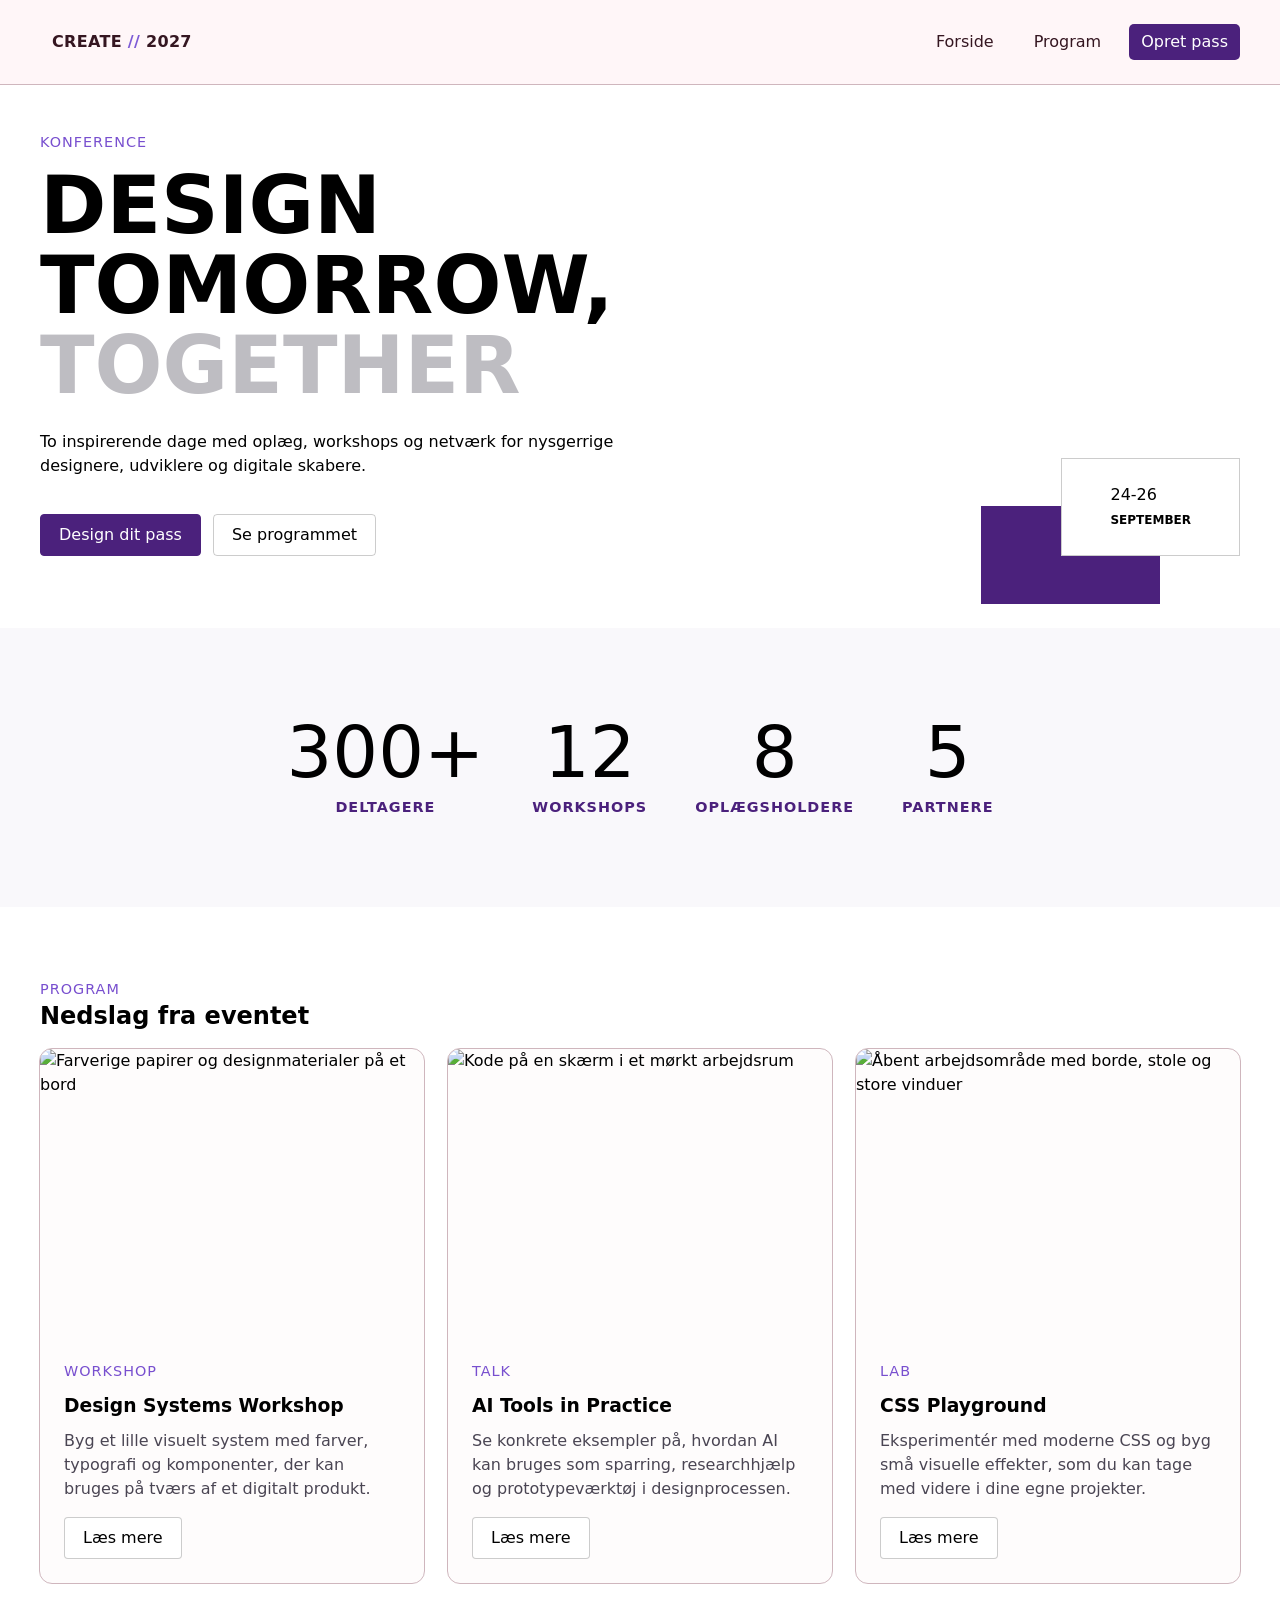
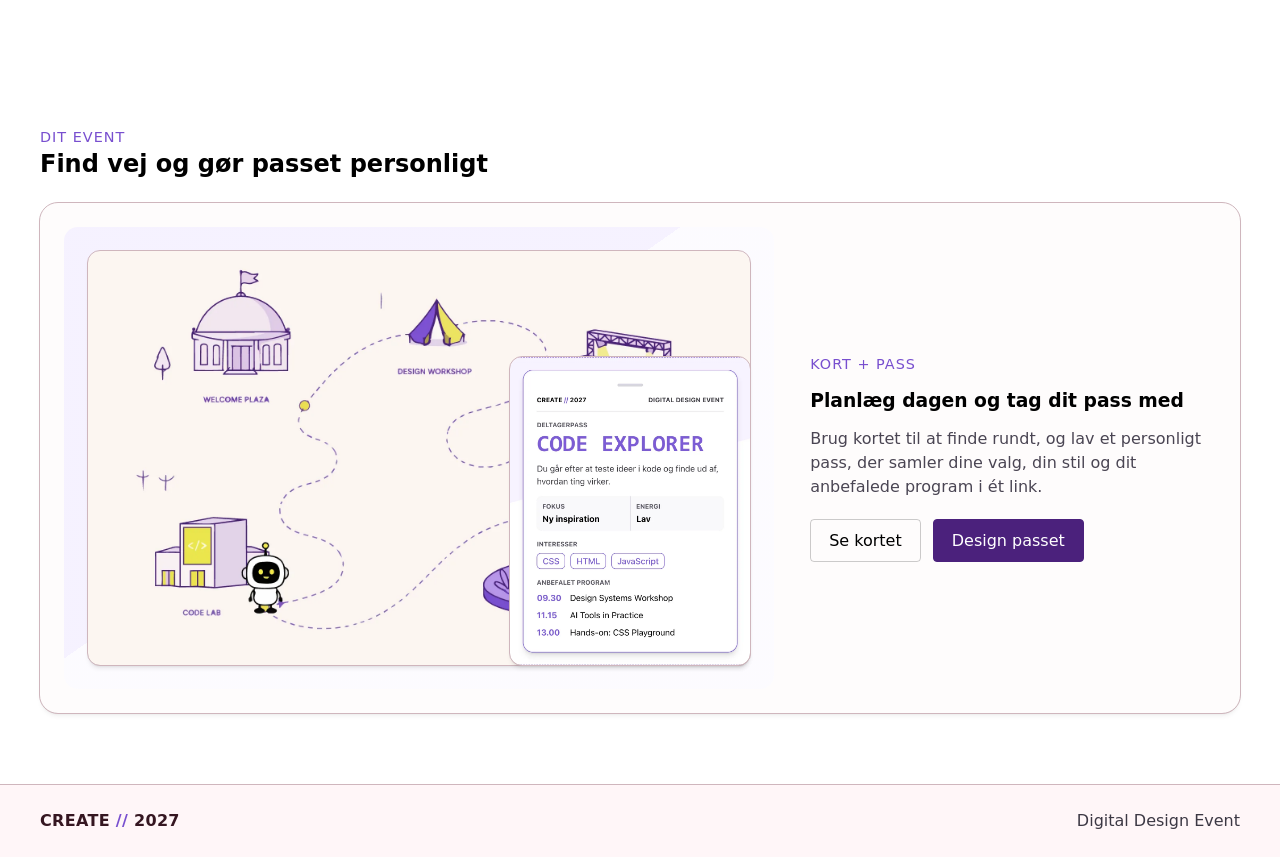
==== commit 700d25d0: "Refactor program teaser section to enhance layout and improve styling for tool features" ====
--- a/index.html
+++ b/index.html
@@ -203,33 +203,25 @@
         <h2>Find vej og gør passet personligt</h2>
       </header>
 
-      <div class="tool-teasers">
-        <article class="tool-teaser" data-feature="map">
-          <img src="./images/map.webp" alt="Kort over eventområdet med robot og markerede områder">
-          <div>
-            <p class="eyebrow">Kort</p>
-            <h3>Find rundt på eventet</h3>
-            <p>
-              Åbn det interaktive kort og se, hvor de vigtigste områder ligger,
-              før programmet går i gang.
-            </p>
+      <article class="tool-feature">
+        <div class="feature-images">
+          <img class="map-preview" src="./images/map.webp" alt="Kort over eventområdet med robot og markerede områder">
+          <img class="pass-preview" src="./images/pass.webp" alt="Eksempel på et personligt event-pass">
+        </div>
+
+        <div class="feature-content">
+          <p class="eyebrow">Kort + pass</p>
+          <h3>Planlæg dagen og tag dit pass med</h3>
+          <p>
+            Brug kortet til at finde rundt, og lav et personligt pass, der samler
+            dine valg, din stil og dit anbefalede program i ét link.
+          </p>
+          <div class="feature-actions">
             <a class="btn" href="./svg.html">Se kortet</a>
-          </div>
-        </article>
-
-        <article class="tool-teaser" data-feature="pass">
-          <img src="./images/pass.webp" alt="Eksempel på et personligt event-pass">
-          <div>
-            <p class="eyebrow">Pass</p>
-            <h3>Lav dit eget pass</h3>
-            <p>
-              Vælg stil, accentfarve og interesser, og få et pass, der gemmer
-              dine valg direkte i linket.
-            </p>
             <a class="btn" data-variant="primary" href="./form.html">Design passet</a>
           </div>
-        </article>
-      </div>
+        </div>
+      </article>
     </section>
   </main>
   <footer class="site-footer">
--- a/style.css
+++ b/style.css
@@ -530,51 +530,87 @@
   gap: 1rlh;
 }
 
-.tool-teasers {
-  display: grid;
-  gap: 1rlh;
-
-  @media (width > 600px) {
-    grid-template-columns: 1.15fr 0.85fr;
-    align-items: center;
-  }
-}
-
-.tool-teaser {
-  overflow: clip;
-  border-radius: 12px;
+.tool-feature {
+  display: grid;
+  gap: 1.5rlh;
+  padding: 1rlh;
+  border-radius: 18px;
   outline: 1px solid oklch(0.8 0.03 0);
   background: #fefcfc;
-  display: grid;
+  overflow: clip;
   box-shadow:
     0px 0.5px 0.6px hsl(0 0% 0% / 0.04),
     0px 1.8px 2.3px -0.5px hsl(0 0% 0% / 0.05),
     0px 4.2px 5.3px -1.1px hsl(0 0% 0% / 0.06);
 
+  @media (width > 600px) {
+    grid-template-columns: minmax(0, 1.4fr) minmax(18rem, 0.8fr);
+    align-items: center;
+  }
+}
+
+.feature-images {
+  position: relative;
+  display: grid;
+  align-items: end;
+  min-block-size: 18rem;
+  padding: 1rlh;
+  border-radius: 14px;
+  background: linear-gradient(
+    145deg,
+    oklch(0.97 0.03 293.9) 45%,
+    oklch(0.99 0.005 300) 0
+  );
+
   img {
-    aspect-ratio: 16 / 10;
-    object-fit: cover;
-    background: oklch(0.97 0.02 300);
-  }
-
-  div {
-    display: grid;
-    gap: 0.6rem;
-    padding: 1lh;
-  }
-
-  p:not(.eyebrow) {
-    color: oklch(0.4 0.025 300);
-  }
-
-  .btn {
-    justify-self: start;
-    margin-block-start: 0.35rem;
-  }
-}
-
-.tool-teaser[data-feature="pass"] img {
+    border-radius: 12px;
+    outline: 1px solid oklch(0.8 0.03 0);
+    background: #fff;
+    box-shadow:
+      0px 0.5px 0.6px hsl(0 0% 0% / 0.06),
+      0px 1.8px 2.3px -0.5px hsl(0 0% 0% / 0.07),
+      0px 4.2px 5.3px -1.1px hsl(0 0% 0% / 0.09);
+  }
+}
+
+.map-preview {
+  aspect-ratio: 16 / 10;
+  object-fit: cover;
+}
+
+.pass-preview {
+  inline-size: min(48%, 16rem);
+  justify-self: end;
+  margin-block-start: -4rem;
+  margin-inline-end: 1rlh;
+  aspect-ratio: 0.78;
+  object-fit: cover;
   object-position: center top;
+
+  @media (width > 600px) {
+    position: absolute;
+    inset-inline-end: 1rlh;
+    inset-block-end: 1rlh;
+    inline-size: min(38%, 15rem);
+    margin: 0;
+  }
+}
+
+.feature-content {
+  display: grid;
+  gap: 0.75rem;
+  align-content: center;
+}
+
+.feature-content p:not(.eyebrow) {
+  color: oklch(0.4 0.025 300);
+}
+
+.feature-actions {
+  display: flex;
+  flex-wrap: wrap;
+  gap: 0.5rlh;
+  margin-block-start: 0.5rem;
 }
 
 /* SVG-side */
@@ -647,6 +683,13 @@
   background: #fff;
   border-radius: 8px;
   border: 1px solid #e5dbf2;
+  transition: border, background;
+  transition-duration: 0.3s;
+
+  &:open {
+    border-color: #784fcf;
+    background: oklch(0.985 0.012 300);
+  }
 
   summary {
     cursor: pointer;
@@ -730,6 +773,13 @@
   &:checked {
     outline: 2px solid var(--accent-color);
     outline-offset: 2px;
+  }
+
+  &#color-lime {
+    background: linear-gradient(90deg, #1a1a1a 50%, var(--accent-color) 0);
+    &:checked {
+      outline: 2px solid #1a1a1a;
+    }
   }
 }
 
@@ -953,18 +1003,25 @@
 }
 
 .pass-stage {
-  padding-block: 1rlh;
-  border: 1px dashed #784fcf;
+  padding: 2rlh 1rlh;
+  /* border: 1px dashed #784fcf;
   background: linear-gradient(
     165deg,
     oklch(0.97 0.03 293.9) 40%,
     transparent 0
+  ); */
+  background: linear-gradient(
+    165deg,
+    oklch(0.97 0.03 293.9) 40%,
+    oklch(0.35 0.2 293.9) 0
   );
+  border-radius: 1rlh;
 }
 
 .event-pass {
   background: #fff;
-  width: min(100%, 22rem);
+  width: min(100%, 24rem);
+  max-width: stretch;
   margin-inline: auto;
   padding: 1rlh;
   border-radius: 18px;
@@ -980,7 +1037,7 @@
   align-content: start;
   gap: 1rem;
   overflow: hidden;
-  outline: 1px solid var(--accent-color, var(--purple));
+  outline: 2px solid var(--accent-color, var(--purple));
 }
 
 .event-pass::before {
@@ -1114,7 +1171,33 @@
   margin: 0;
 }
 
-/* View Transitions */
+.event-pass[data-color="lime"] {
+  --theme: lime;
+  background: #1a1a1a;
+  color: #fff;
+}
+
+.pass-label,
+.pass-section h3,
+.pass-details dt,
+.profile-text,
+.pass-year,
+.pass-description {
+  @container style(--theme: lime) {
+    color: oklch(0.8 0.02 300);
+  }
+}
+
+.pass-details {
+  @container style(--theme: lime) {
+    background: #3f3f3f;
+    div {
+      background: #2a2a2a;
+    }
+  }
+}
+
+/* View Transitions and scroll animation */
 .site-header {
   view-transition-name: site-header;
   position: static !important;
@@ -1151,3 +1234,17 @@
   object-position: left;
   overflow: clip;
 }
+
+.card > img {
+  animation: parallax linear both;
+  animation-timeline: view();
+}
+
+@keyframes parallax {
+  from {
+    object-position: bottom;
+  }
+  to {
+    object-position: top;
+  }
+}
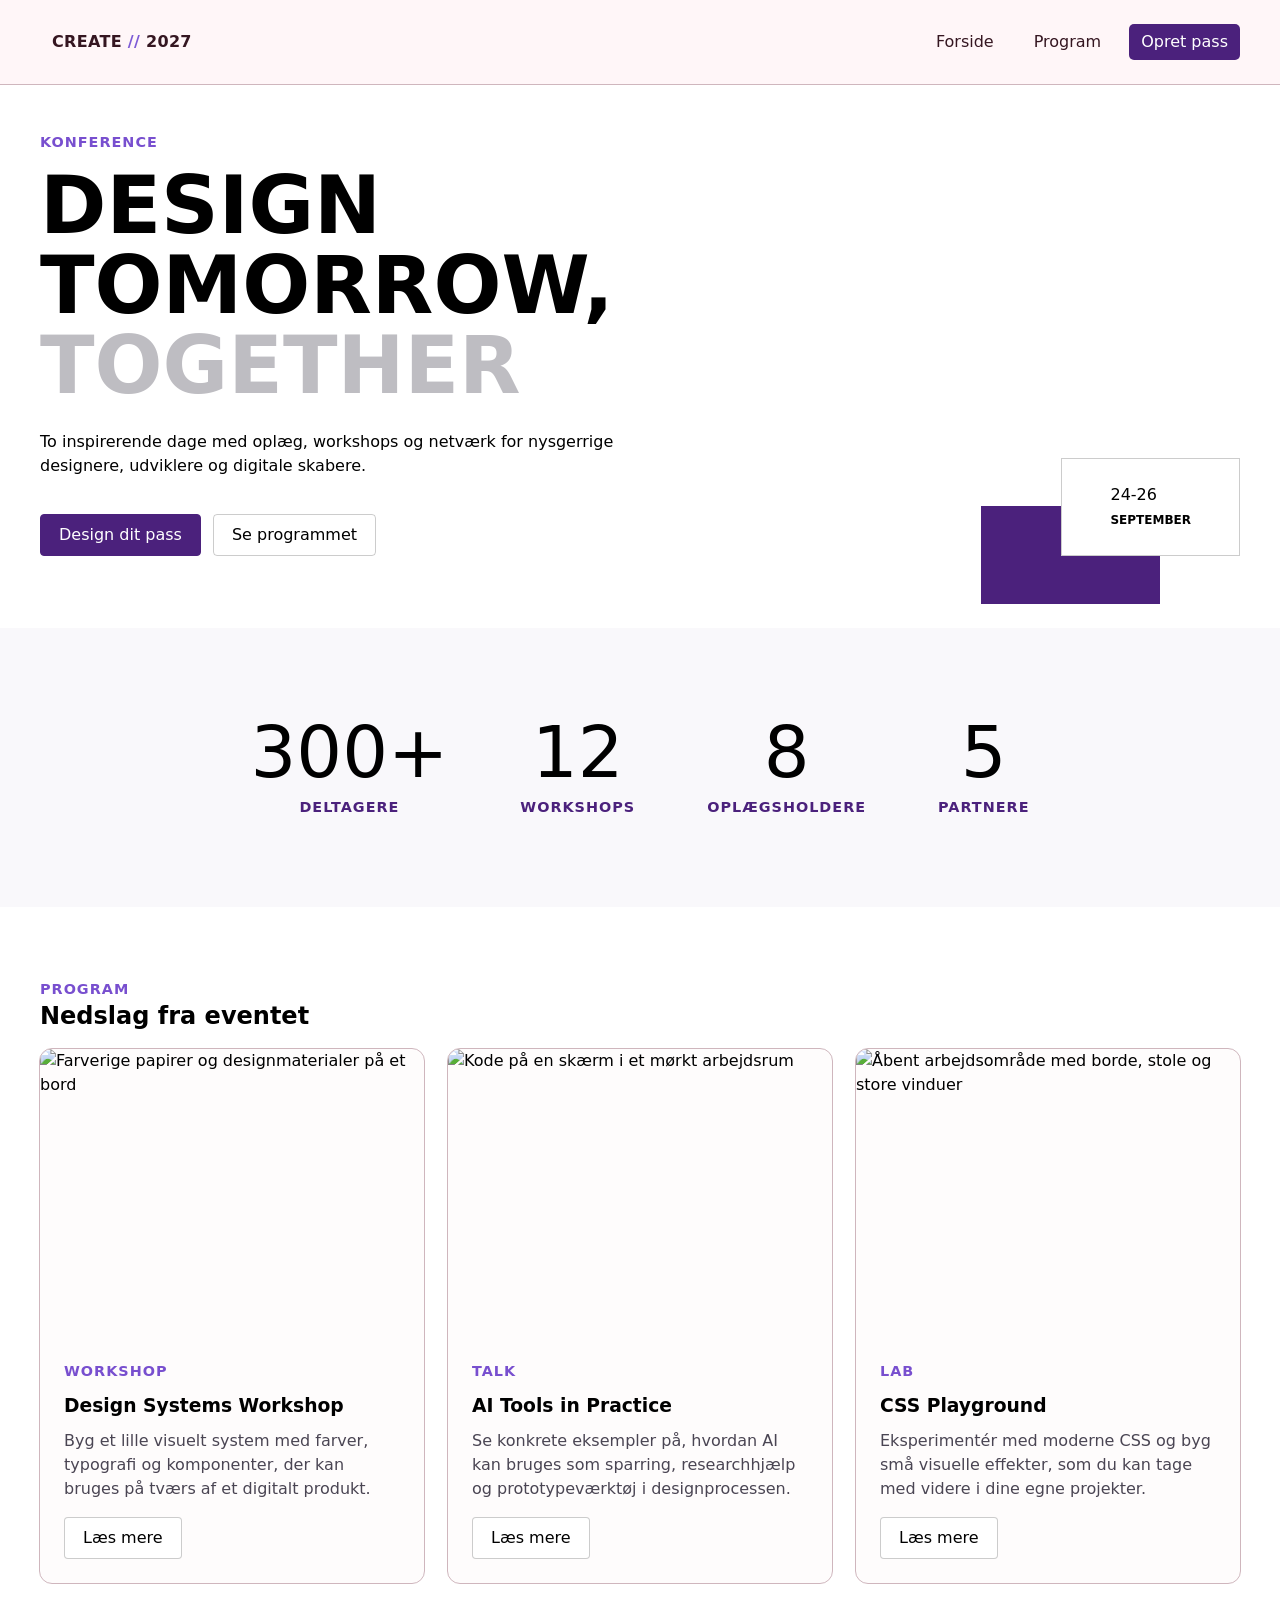
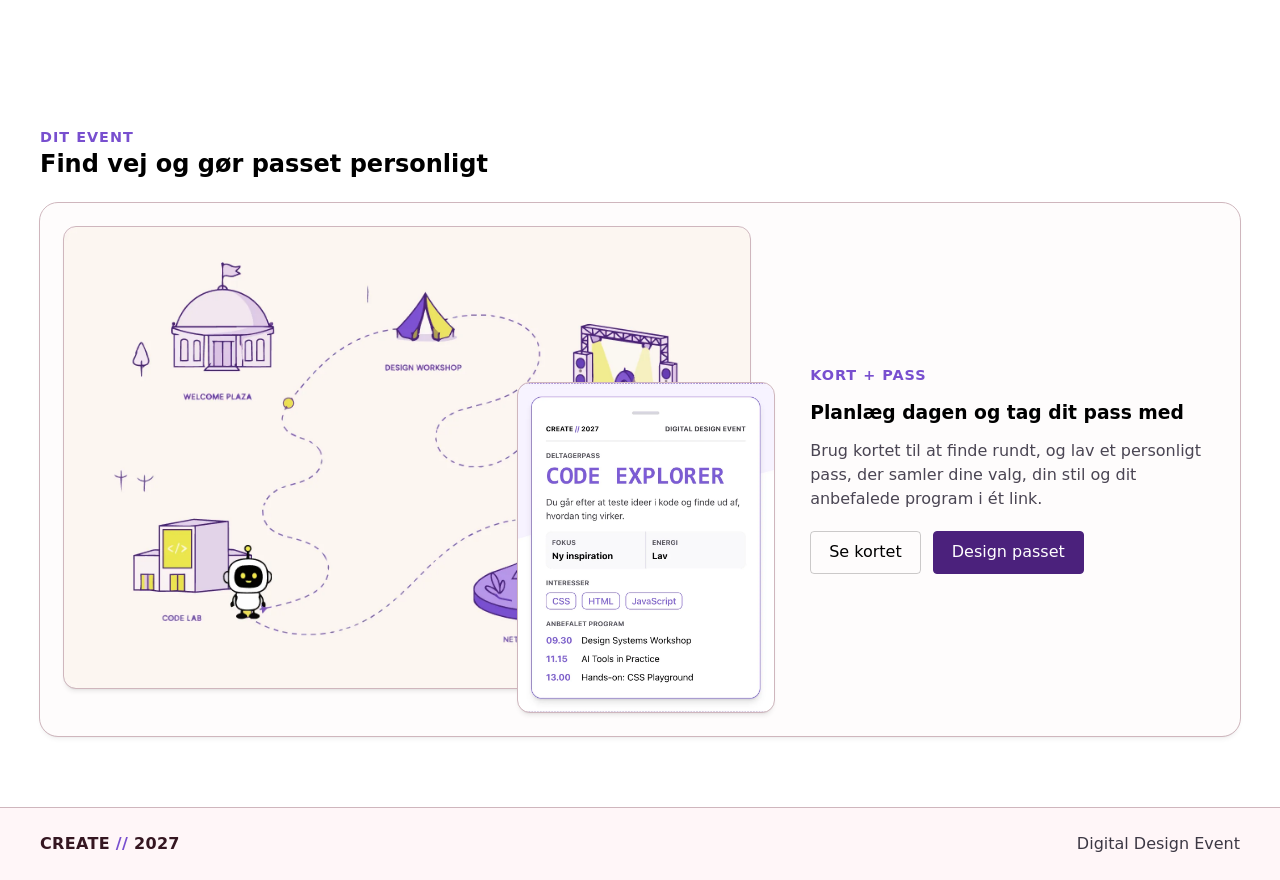
==== commit ea5f0d8c: "Add focusgroup attribute to menu for improved accessibility" ====
--- a/index.html
+++ b/index.html
@@ -19,7 +19,7 @@
       </a>
       <nav class="site-nav">
         <button command="toggle-popover" commandfor="menu">Menu</button>
-        <ul class="menu" id="menu" popover>
+        <ul class="menu" id="menu" popover focusgroup="menu">
           <li><a href="./">Forside</a></li>
           <li><a href="./svg.html">Program</a></li>
           <li><a href="./form.html" data-variant="filled">Opret pass</a></li>
--- a/style.css
+++ b/style.css
@@ -98,7 +98,7 @@
   display: flex;
   align-items: center;
   gap: 0.5ch;
-  font-weight: 500;
+  font-weight: 600;
   text-transform: uppercase;
   font-size: 0.9rem;
   letter-spacing: 1px;
@@ -114,6 +114,7 @@
   color: inherit;
   background: transparent;
   font: inherit;
+  font-weight: 500;
   cursor: pointer;
 }
 
@@ -152,7 +153,7 @@
 
 .site-logo,
 .footer-logo {
-  font-weight: 900;
+  font-weight: 700;
   text-transform: uppercase;
   letter-spacing: 0.02em;
 }
@@ -423,9 +424,12 @@
     display: flex;
     flex-wrap: wrap;
     flex-wrap: balance;
-    gap: 2rlh;
+    gap: 3rlh;
     text-align: center;
     justify-content: center;
+    rule-inset: 0.5rlh;
+    rule: 1px solid #d8d7da;
+    rule-inset-junction: overlap-join;
 
     div {
       display: flex;
@@ -550,17 +554,9 @@
 }
 
 .feature-images {
-  position: relative;
-  display: grid;
+  display: grid;
+  grid: 1fr 1rlh 1rlh / 1fr 1rlh 1rlh;
   align-items: end;
-  min-block-size: 18rem;
-  padding: 1rlh;
-  border-radius: 14px;
-  background: linear-gradient(
-    145deg,
-    oklch(0.97 0.03 293.9) 45%,
-    oklch(0.99 0.005 300) 0
-  );
 
   img {
     border-radius: 12px;
@@ -574,26 +570,16 @@
 }
 
 .map-preview {
-  aspect-ratio: 16 / 10;
-  object-fit: cover;
+  grid-area: 1 / 1 / -2 / -2;
 }
 
 .pass-preview {
+  grid-area: 1 / 1 / -1 / -1;
   inline-size: min(48%, 16rem);
   justify-self: end;
-  margin-block-start: -4rem;
-  margin-inline-end: 1rlh;
   aspect-ratio: 0.78;
   object-fit: cover;
   object-position: center top;
-
-  @media (width > 600px) {
-    position: absolute;
-    inset-inline-end: 1rlh;
-    inset-block-end: 1rlh;
-    inline-size: min(38%, 15rem);
-    margin: 0;
-  }
 }
 
 .feature-content {
@@ -1003,6 +989,9 @@
 }
 
 .pass-stage {
+  perspective: 800px;
+  transform-style: preserve-3d;
+  isolation: isolate;
   padding: 2rlh 1rlh;
   /* border: 1px dashed #784fcf;
   background: linear-gradient(
@@ -1010,17 +999,15 @@
     oklch(0.97 0.03 293.9) 40%,
     transparent 0
   ); */
-  background: linear-gradient(
-    165deg,
-    oklch(0.97 0.03 293.9) 40%,
-    oklch(0.35 0.2 293.9) 0
-  );
+  background: oklch(0.97 0.03 293.9);
   border-radius: 1rlh;
 }
 
 .event-pass {
+  rotate: -1 2 0 -22deg;
   background: #fff;
   width: min(100%, 24rem);
+  max-width: -webkit-fill-available;
   max-width: stretch;
   margin-inline: auto;
   padding: 1rlh;
@@ -1038,6 +1025,15 @@
   gap: 1rem;
   overflow: hidden;
   outline: 2px solid var(--accent-color, var(--purple));
+
+  &::after {
+    content: "";
+    position: absolute;
+    inset: 0;
+    background: #fff5;
+    mask: linear-gradient(135deg, red, #0000 50%);
+    pointer-events: none;
+  }
 }
 
 .event-pass::before {
@@ -1203,22 +1199,26 @@
   position: static !important;
 }
 
-[data-feature="map"] img,
+.map-preview,
 .map-wrapper {
   view-transition-name: map;
 }
 
-[data-feature="pass"],
+.tool-feature,
 .pass-form {
   view-transition-name: pass;
   view-transition-class: morph;
 
-  img {
+  .pass-preview {
     view-transition-name: pass-img;
   }
 
+  .feature-content {
+    view-transition-name: feature-content;
+  }
+
   button,
-  a {
+  [data-variant="primary"] {
     view-transition-name: cta;
   }
 }
@@ -1228,11 +1228,12 @@
   height: 100%;
 }
 
-::view-transition-old(pass-img),
-::view-transition-new(pass-img) {
-  object-fit: none;
-  object-position: left;
-  overflow: clip;
+::view-transition-group(map) {
+  z-index: 2;
+}
+
+::view-transition-group(pass-img) {
+  z-index: 3;
 }
 
 .card > img {
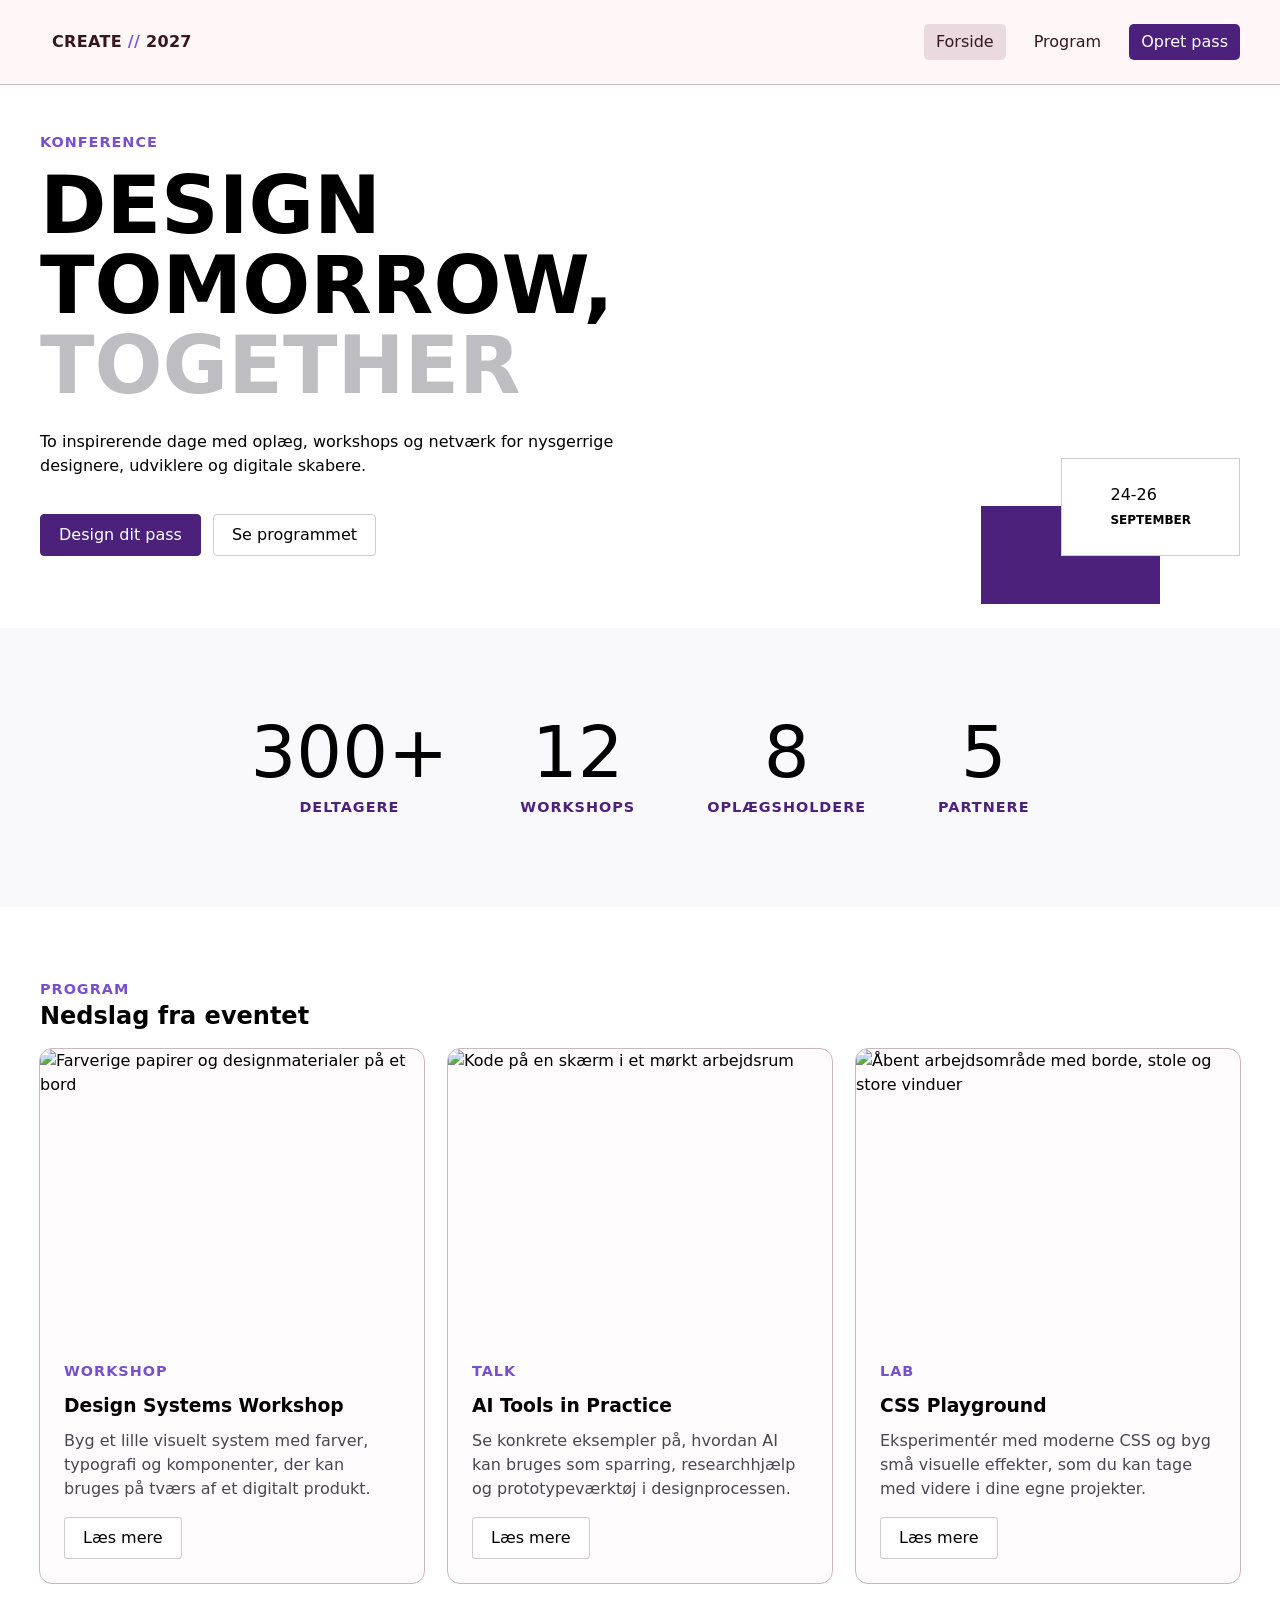
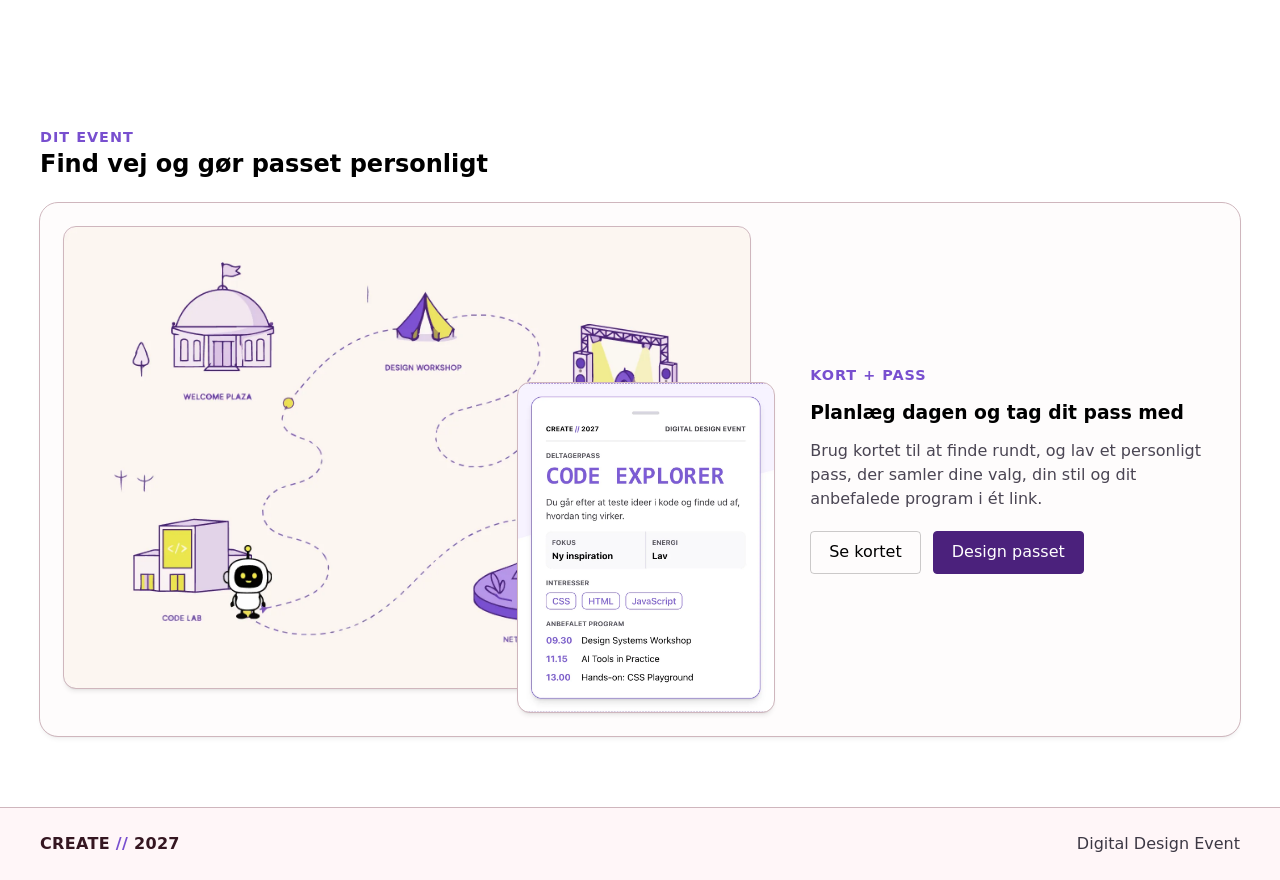
==== commit 9a15377f: "Add aria-current attribute to navigation links for improved accessibility" ====
--- a/index.html
+++ b/index.html
@@ -20,7 +20,7 @@
       <nav class="site-nav">
         <button command="toggle-popover" commandfor="menu">Menu</button>
         <ul class="menu" id="menu" popover focusgroup="menu">
-          <li><a href="./">Forside</a></li>
+          <li><a aria-current="page" href="./">Forside</a></li>
           <li><a href="./svg.html">Program</a></li>
           <li><a href="./form.html" data-variant="filled">Opret pass</a></li>
         </ul>
--- a/style.css
+++ b/style.css
@@ -298,10 +298,14 @@
     text-decoration: none;
     padding: 0.25rlh 0.5rlh;
     display: inline-block;
+    border-radius: 5px;
+    &[aria-current="page"] {
+      background: #000;
+      background: oklch(0.9 0.02 355.02);
+    }
     &[data-variant="filled"] {
       background: #4b217c;
       color: #fff;
-      border-radius: 5px;
     }
   }
 }
@@ -837,8 +841,9 @@
   gap: 0.45rlh;
 }
 
-legend {
-  font-weight: 600;
+legend,
+label:not(fieldset > *) {
+  font-weight: 550;
 }
 
 .form-group label {
@@ -863,6 +868,31 @@
     outline-offset: 2px;
     box-shadow: none;
   }
+}
+
+::picker(select) {
+  background: #fff;
+  border: none;
+  outline: 1px solid oklch(0.8 0.03 0);
+  padding: 0;
+  border-radius: 4px;
+  margin-block-start: 0.5ex;
+}
+
+option {
+  padding: 0.5rlh;
+}
+
+option:nth-child(even) {
+  background: #fef5f8;
+}
+
+option:hover {
+  background: oklch(from #784ece calc(l * 1.75) 0.03 h);
+}
+option:checked {
+  background: #784ece;
+  color: #fff;
 }
 
 fieldset {
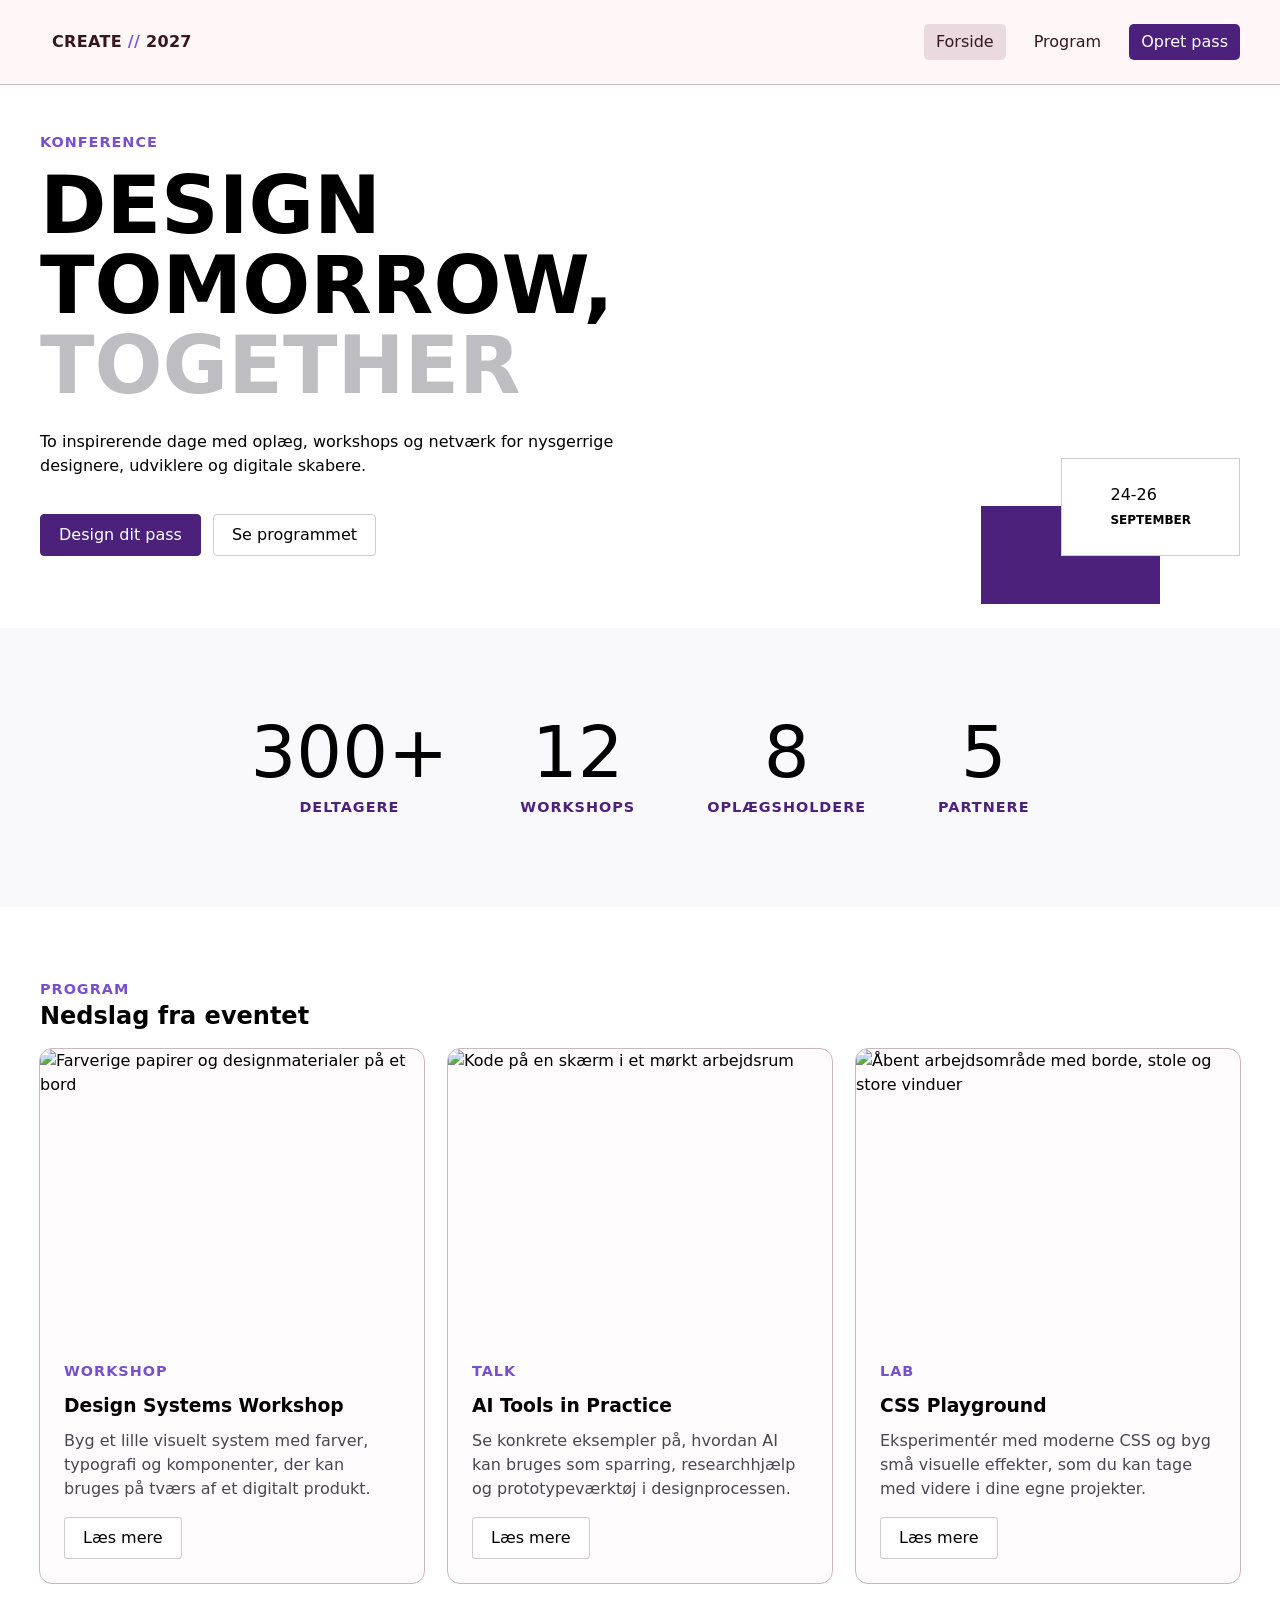
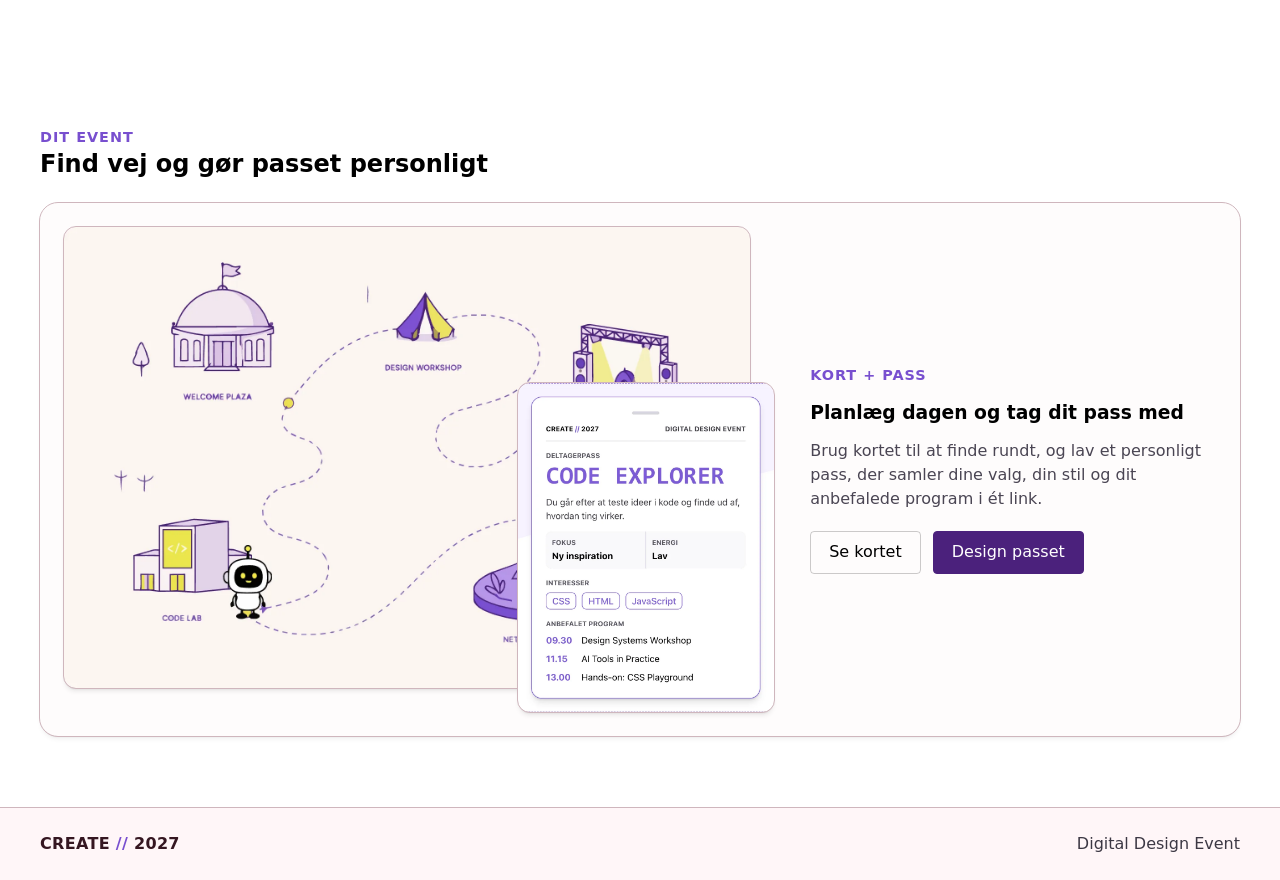
==== commit 65935f37: "Refactor navigation elements for improved accessibility and consistency; update dialog styles for be" ====
--- a/index.html
+++ b/index.html
@@ -17,9 +17,9 @@
         <span class="logo-slash">//</span>
         <span>2027</span>
       </a>
-      <nav class="site-nav">
-        <button command="toggle-popover" commandfor="menu">Menu</button>
-        <ul class="menu" id="menu" popover focusgroup="menu">
+      <nav class="site-nav" aria-label="Primær navigation">
+        <button popovertarget="menu">Menu</button>
+        <ul class="menu" id="menu" popover>
           <li><a aria-current="page" href="./">Forside</a></li>
           <li><a href="./svg.html">Program</a></li>
           <li><a href="./form.html" data-variant="filled">Opret pass</a></li>
@@ -107,26 +107,22 @@
               Byg et lille visuelt system med farver, typografi og komponenter,
               der kan bruges på tværs af et digitalt produkt.
             </p>
-            <button class="btn" command="show-modal" commandfor="popover-1">
+            <button class="btn" popovertarget="program-details-1">
               Læs mere
             </button>
           </div>
 
-          <dialog id="popover-1" closedby="any">
-            <div class="dialog-content">
-              <img src="https://images.unsplash.com/photo-1542744173-8e7e53415bb0?q=80&w=1200&auto=format&fit=crop"
-                alt="Deltagere omkring et bord med noter og laptops">
-              <p class="eyebrow">Workshop</p>
-              <h2>Design Systems Workshop</h2>
-              <p>
-                Vi arbejder med små beslutninger, der gør store interfaces nemmere
-                at bygge: farver, afstande, knapper og genbrugelige mønstre.
-              </p>
-              <form method="dialog">
-                <button class="btn" type="submit">Luk</button>
-              </form>
-            </div>
-          </dialog>
+          <article class="program-details" id="program-details-1" popover>
+            <img src="https://images.unsplash.com/photo-1542744173-8e7e53415bb0?q=80&w=1200&auto=format&fit=crop"
+              alt="Deltagere omkring et bord med noter og laptops">
+            <p class="eyebrow">Workshop</p>
+            <h2>Design Systems Workshop</h2>
+            <p>
+              Vi arbejder med små beslutninger, der gør store interfaces nemmere
+              at bygge: farver, afstande, knapper og genbrugelige mønstre.
+            </p>
+            <button class="btn" popovertarget="program-details-1">Luk</button>
+          </article>
         </article>
 
         <article class="card">
@@ -140,26 +136,22 @@
               Se konkrete eksempler på, hvordan AI kan bruges som sparring,
               researchhjælp og prototypeværktøj i designprocessen.
             </p>
-            <button class="btn" command="show-modal" commandfor="popover-2">
+            <button class="btn" popovertarget="program-details-2">
               Læs mere
             </button>
           </div>
 
-          <dialog id="popover-2" closedby="any">
-            <div class="dialog-content">
-              <img src="https://images.unsplash.com/photo-1550751827-4bd374c3f58b?q=80&w=1200&auto=format&fit=crop"
-                alt="Laptop med kode og tekniske visualiseringer">
-              <p class="eyebrow">Talk</p>
-              <h2>AI Tools in Practice</h2>
-              <p>
-                Oplægget viser, hvor AI giver mening i en kreativ proces, og
-                hvor det stadig kræver menneskelige valg, kritik og retning.
-              </p>
-              <form method="dialog">
-                <button class="btn" type="submit">Luk</button>
-              </form>
-            </div>
-          </dialog>
+          <article class="program-details" id="program-details-2" popover>
+            <img src="https://images.unsplash.com/photo-1550751827-4bd374c3f58b?q=80&w=1200&auto=format&fit=crop"
+              alt="Laptop med kode og tekniske visualiseringer">
+            <p class="eyebrow">Talk</p>
+            <h2>AI Tools in Practice</h2>
+            <p>
+              Oplægget viser, hvor AI giver mening i en kreativ proces, og
+              hvor det stadig kræver menneskelige valg, kritik og retning.
+            </p>
+            <button class="btn" popovertarget="program-details-2">Luk</button>
+          </article>
         </article>
 
         <article class="card">
@@ -173,26 +165,22 @@
               Eksperimentér med moderne CSS og byg små visuelle effekter, som
               du kan tage med videre i dine egne projekter.
             </p>
-            <button class="btn" command="show-modal" commandfor="popover-3">
+            <button class="btn" popovertarget="program-details-3">
               Læs mere
             </button>
           </div>
 
-          <dialog id="popover-3" closedby="any">
-            <div class="dialog-content">
-              <img src="https://images.unsplash.com/photo-1498050108023-c5249f4df085?q=80&w=1200&auto=format&fit=crop"
-                alt="Computer med kode, notesbog og kaffe på et skrivebord">
-              <p class="eyebrow">Lab</p>
-              <h2>CSS Playground</h2>
-              <p>
-                Her prøver du teknikkerne selv: layout, animation, states og små
-                detaljer, der får et interface til at føles færdigt.
-              </p>
-              <form method="dialog">
-                <button class="btn" type="submit">Luk</button>
-              </form>
-            </div>
-          </dialog>
+          <article class="program-details" id="program-details-3" popover>
+            <img src="https://images.unsplash.com/photo-1498050108023-c5249f4df085?q=80&w=1200&auto=format&fit=crop"
+              alt="Computer med kode, notesbog og kaffe på et skrivebord">
+            <p class="eyebrow">Lab</p>
+            <h2>CSS Playground</h2>
+            <p>
+              Her prøver du teknikkerne selv: layout, animation, states og små
+              detaljer, der får et interface til at føles færdigt.
+            </p>
+            <button class="btn" popovertarget="program-details-3">Luk</button>
+          </article>
         </article>
       </div>
     </section>
--- a/style.css
+++ b/style.css
@@ -499,11 +499,14 @@
   margin-block-start: 0.35rem;
 }
 
-dialog {
-  padding: 0;
+.program-details {
+  box-sizing: border-box;
   border: none;
   border-radius: 12px;
-  max-inline-size: min(42rem, calc(100vw - 2rem));
+  inline-size: min(42rem, calc(100vw - 2rem));
+  max-block-size: calc(100dvh - 2rem);
+  margin: auto;
+  overflow: auto;
   background: #fefcfc;
   color: inherit;
   box-shadow:
@@ -511,25 +514,29 @@
     0px 1.8px 2.3px -0.5px hsl(0 0% 0% / 0.07),
     0px 4.2px 5.3px -1.1px hsl(0 0% 0% / 0.09),
     0px 9.7px 12.1px -1.6px hsl(0 0% 0% / 0.1);
-}
-
-dialog::backdrop {
-  background: hsl(0 0% 0% / 0.35);
-}
-
-.dialog-content {
-  display: grid;
-  gap: 0.75rem;
   padding: 1lh;
-}
-
-.dialog-content img {
+
+  &::backdrop {
+    background: hsl(0 0% 0% / 0.35);
+  }
+
+  &:popover-open {
+    display: grid;
+    gap: 0.75rem;
+    html:has(&) {
+      overflow: hidden;
+      background: red;
+    }
+  }
+}
+
+.program-details img {
   aspect-ratio: 16 / 9;
   object-fit: cover;
   border-radius: 8px;
 }
 
-.dialog-content form {
+.program-details .btn {
   justify-self: start;
 }
 
@@ -877,6 +884,10 @@
   padding: 0;
   border-radius: 4px;
   margin-block-start: 0.5ex;
+  position-try: most-height flip-block;
+  box-shadow:
+    0 50px 100px -20px rgba(50, 50, 93, 0.25),
+    0 30px 60px -30px rgba(0, 0, 0, 0.3);
 }
 
 option {
@@ -1253,6 +1264,14 @@
   }
 }
 
+:root {
+  view-transition-name: none;
+}
+
+::view-transition {
+  pointer-events: none;
+}
+
 ::view-transition-old(.morph),
 ::view-transition-new(.morph) {
   height: 100%;
